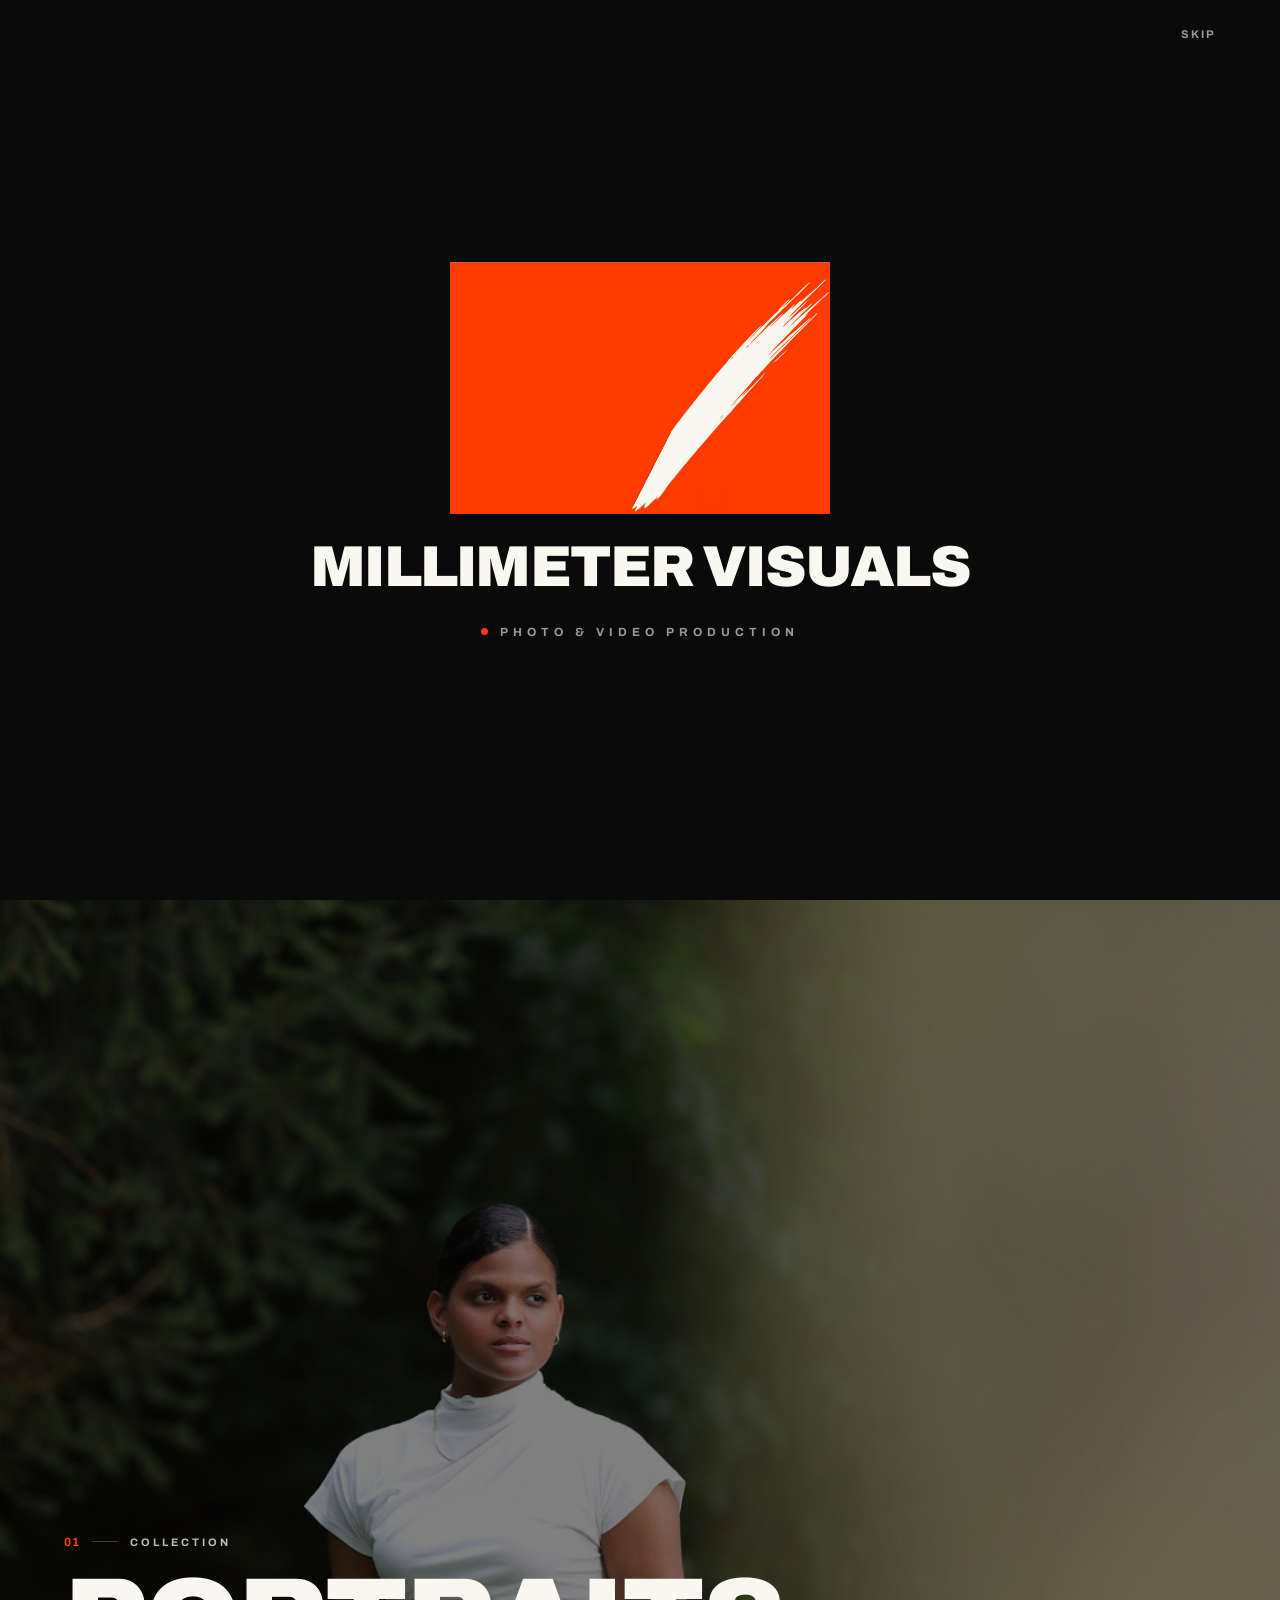
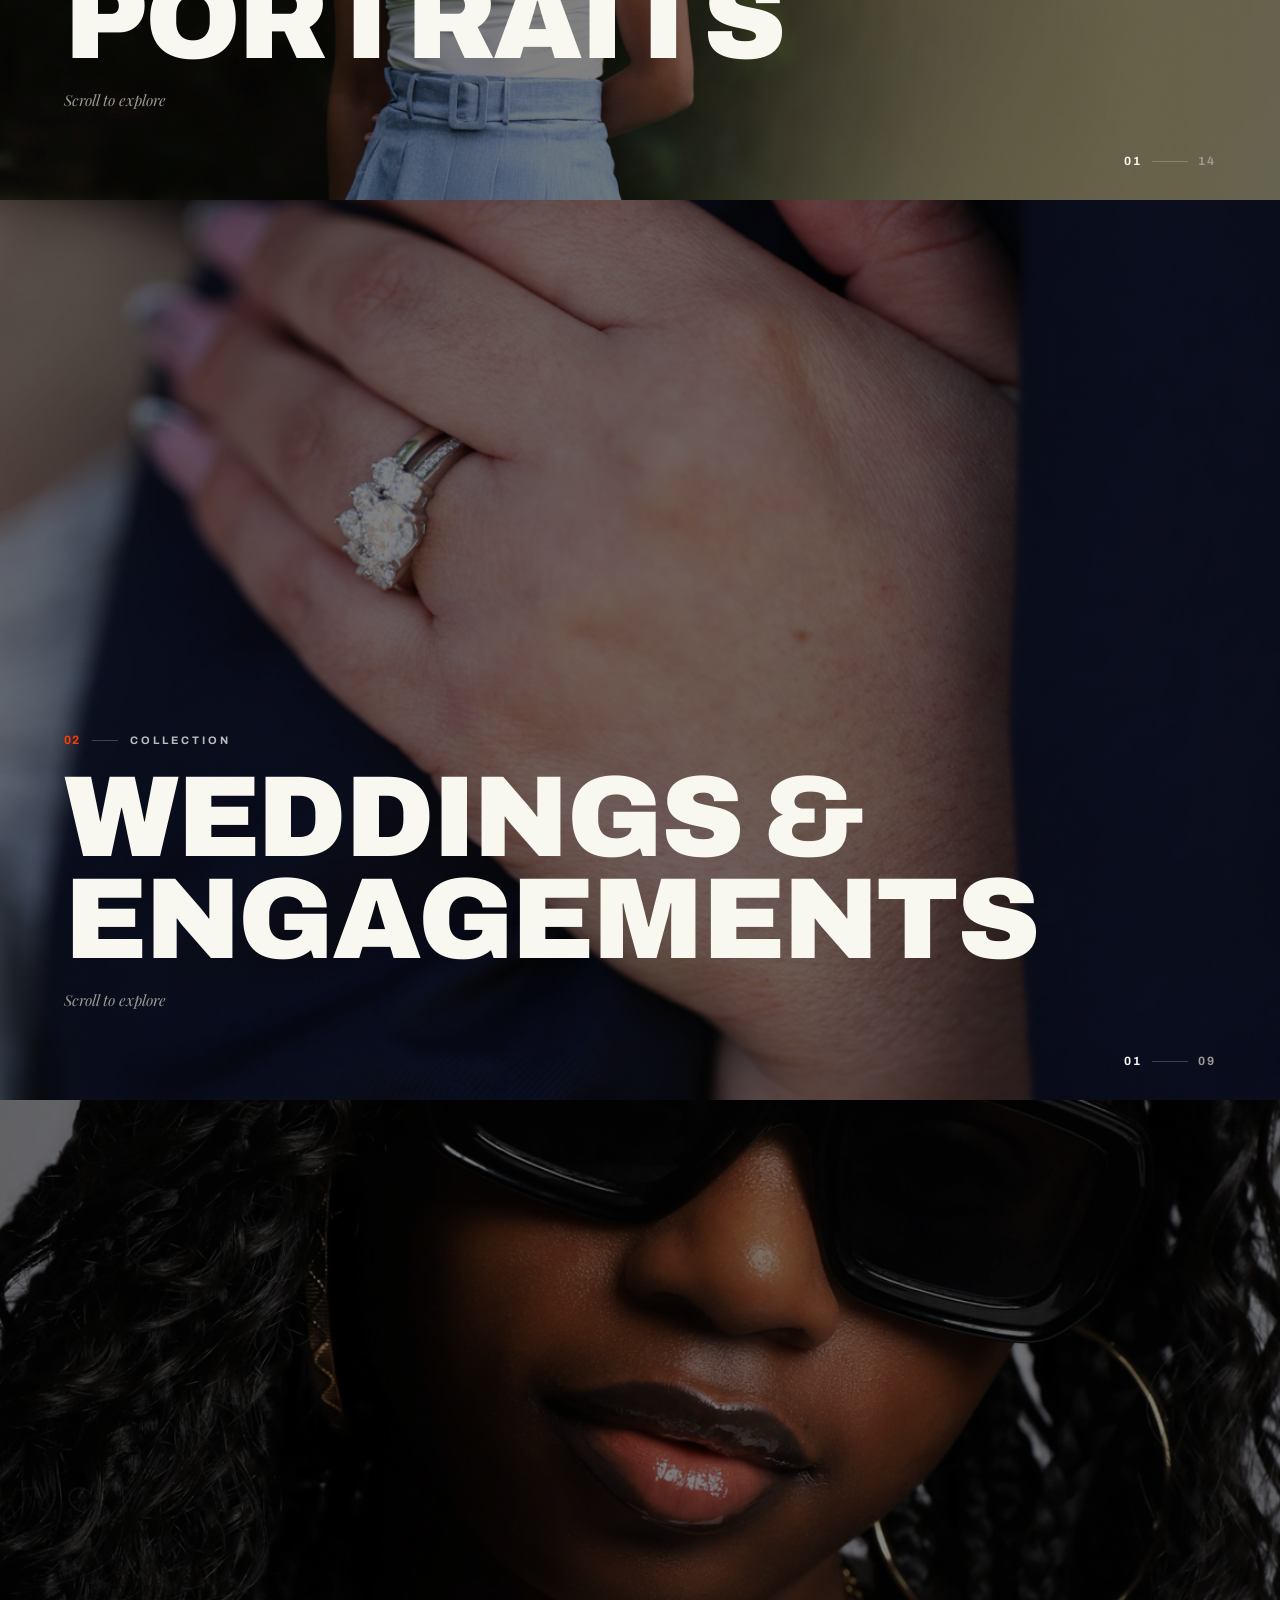
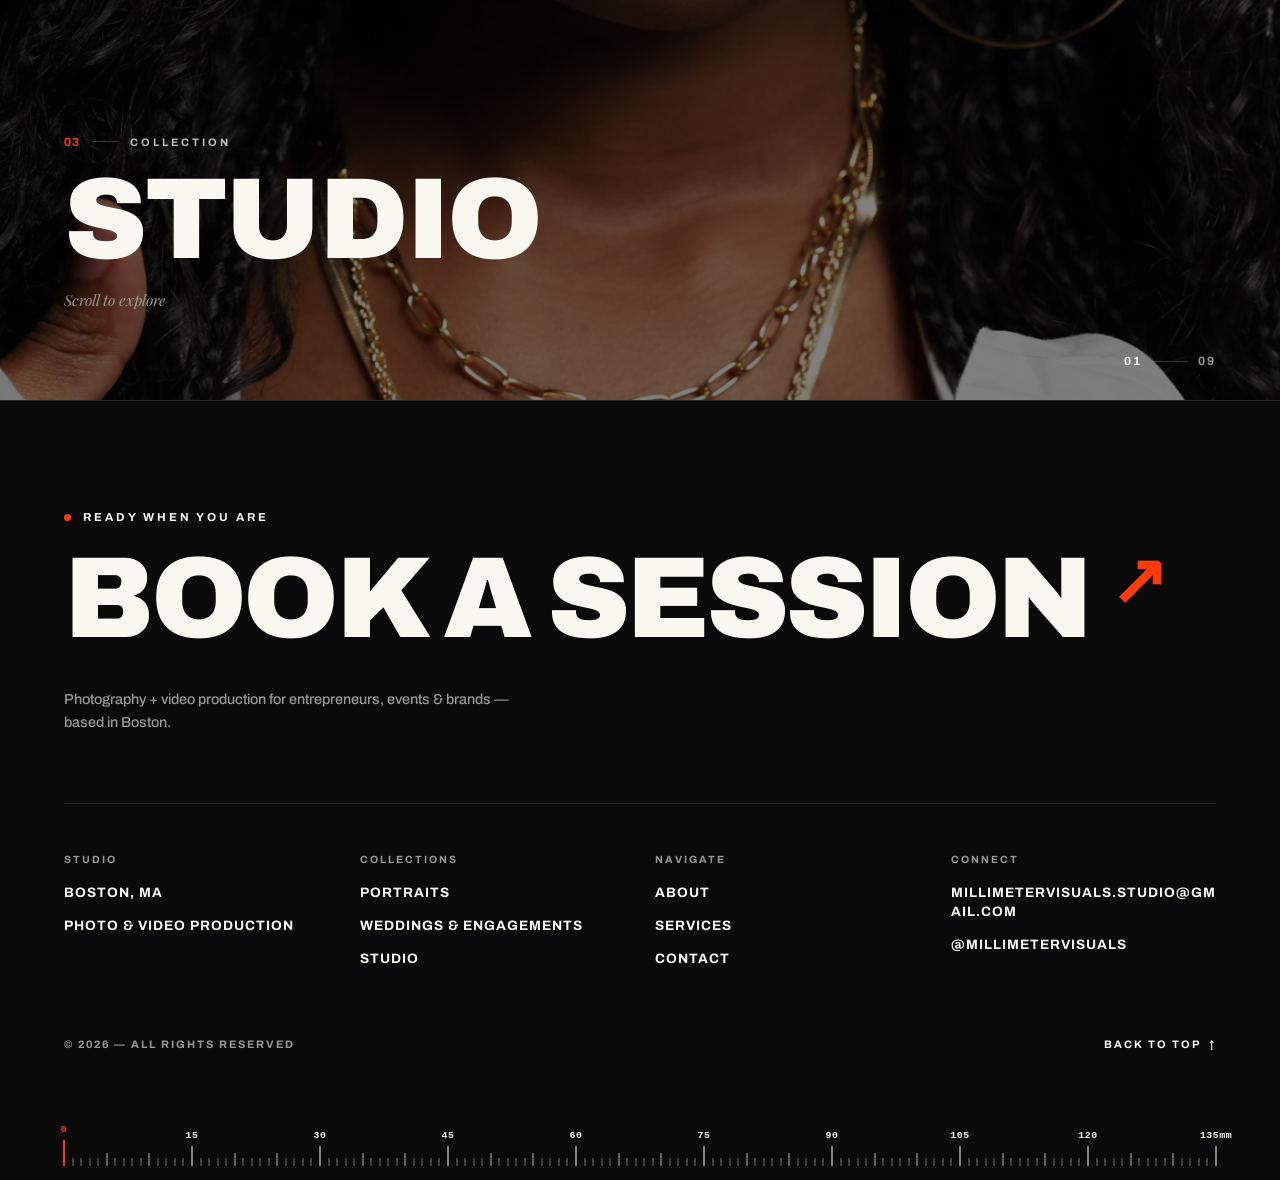
==== index.html @ 923c8e97 "Update fmt.Println message from 'Hello' to 'Goodbye'" ====
<!DOCTYPE html>
<html lang="en">

<head>
    <meta charset="UTF-8">
    <meta name="viewport" content="width=device-width, initial-scale=1.0">
    <title>Millimeter Visuals | Boston Photo &amp; Video Production</title>

    <!-- Dirección principal de esta página -->
    <link rel="canonical" href="https://millimetervisuals.com/">

    <!-- BIENVENIDA: solo cuando la persona LLEGA al sitio desde fuera (Google, Instagram, link directo).
         No aparece al volver al home desde otra página del sitio, ni al recargar, ni con el botón Atrás.
         Se decide antes de pintar la página para que no haya parpadeo. -->
    <script>
        (function () {
            try {
                var nav = performance.getEntriesByType("navigation")[0];
                var type = nav ? nav.type : "navigate";
                var fromInside = false;
                if (document.referrer) {
                    fromInside = new URL(document.referrer).origin === location.origin;
                }
                if (type === "navigate" && !fromInside) {
                    document.documentElement.classList.add("has-intro");
                }
            } catch (e) { }
        })();
    </script>

    <!-- Datos estructurados para el nombre oficial en Google -->
    <script type="application/ld+json">
{
  "@context": "https://schema.org",
  "@graph": [
    {
      "@type": "WebSite",
      "@id": "https://millimetervisuals.com/#website",
      "url": "https://millimetervisuals.com/",
      "name": "Millimeter Visuals",
      "alternateName": [
        "MillimeterVisuals"
      ],
      "inLanguage": "en"
    },
    {
      "@type": "ProfessionalService",
      "@id": "https://millimetervisuals.com/#business",
      "name": "Millimeter Visuals",
      "alternateName": [
        "MillimeterVisuals"
      ],
      "url": "https://millimetervisuals.com/",
      "logo": "https://millimetervisuals.com/img/logo-512.png",
      "image": "https://millimetervisuals.com/img/logo-512.png",
      "description": "Boston photography and video production: portraits, weddings, events, brand visuals and corporate headshots.",
      "email": "millimetervisuals.studio@gmail.com",
      "areaServed": "Boston, MA",
      "sameAs": [
        "https://www.instagram.com/millimetervisuals"
      ],
      "address": {
        "@type": "PostalAddress",
        "addressLocality": "Boston",
        "addressRegion": "MA",
        "addressCountry": "US"
      }
    }
  ]
}
</script>

    <!-- META DESCRIPCIÓN PARA BUSCADORES -->
    <meta name="description"
        content="Boston photography and video production by Millimeter Visuals: portraits, weddings, events, brand visuals and corporate headshots.">

    <!-- FAVICON -->
    <link rel="icon" type="image/png" href="/img/favicon-32.png" sizes="32x32">
    <link rel="icon" type="image/png" href="/img/favicon-48.png" sizes="48x48">
    <link rel="icon" type="image/png" href="/img/favicon-192.png" sizes="192x192">
    <link rel="apple-touch-icon" href="/img/apple-touch-icon.png">

    <!-- STYLES CSS -->
    <link rel="stylesheet" href="css/styles.css">

    <!-- JS -->
    <script src="js/protect.js" defer></script>

    <!-- FONT AWESOME -->
    <link rel="stylesheet" href="https://cdnjs.cloudflare.com/ajax/libs/font-awesome/6.5.0/css/all.min.css">

    <!-- GOOGLE FONTS -->
    <link rel="preconnect" href="https://fonts.googleapis.com">
    <link rel="preconnect" href="https://fonts.gstatic.com" crossorigin>
    <link
        href="https://fonts.googleapis.com/css2?family=Archivo:ital,wght@0,400;0,500;0,600;0,700;0,900;1,400&family=Playfair+Display:ital,wght@1,400;1,600&display=swap"
        rel="stylesheet">
</head>

<body>

    <!-- =========================================================
   BIENVENIDA — regla de 0 a 135 mm y luego el logo
   Solo aparece la primera vez que se entra al sitio en cada visita
========================================================= -->
    <div class="intro" id="intro" role="presentation">

        <button type="button" class="intro-skip" id="introSkip">Skip</button>

        <!-- Regla que se llena de 0 a 135 mm -->
        <div class="intro-measure">
            <div class="intro-counter" aria-hidden="true">
                <span class="intro-num" id="introNum">000</span>
                <span class="intro-unit">mm</span>
            </div>
            <div class="intro-ruler" id="introRuler" aria-hidden="true">
                <span class="intro-head" id="introHead"></span>
            </div>
        </div>

        <!-- Logo + nombre -->
        <div class="intro-brand">
            <img class="intro-logo" src="img/logo-mv.svg" alt="Millimeter Visuals logo">
            <p class="intro-name"><span class="line"><span>Millimeter Visuals</span></span></p>
            <p class="intro-sub"><span class="dot"></span>Photo &amp; Video Production</p>
        </div>

    </div>

    <!-- NAVIGATION (visible desde el inicio) -->
    <header class="nav" id="siteNav">
        <a href="/" class="logo">MILLIMETER VISUALS<sup>™</sup></a>
        <button class="menu-btn" id="menuBtn">MENU <span class="menu-plus">+</span></button>
    </header>

    <!-- FULLSCREEN MENU -->
    <div class="fullscreen-menu" id="fullscreenMenu">
        <div class="menu-inner">
            <nav class="fullscreen-nav">
                <a href="Aboutme.html"><span class="menu-num">01</span>ABOUT</a>
                <a href="Services.html"><span class="menu-num">02</span>SERVICES</a>
                <a href="contact.html"><span class="menu-num">03</span>CONTACT</a>
            </nav>
        </div>

        <!-- Fila de contacto -->
        <div class="menu-foot">
            <span class="menu-foot-item">Boston, MA</span>
            <a href="mailto:millimetervisuals.studio@gmail.com"
                class="menu-foot-item menu-foot-link">millimetervisuals.studio@gmail.com</a>
            <a href="https://www.instagram.com/millimetervisuals" target="_blank" rel="noopener"
                class="menu-foot-item menu-foot-link">@millimetervisuals</a>
        </div>

        <!-- Regla 0–135 mm -->
        <div class="mm-scale mm-scale--menu" data-mm-scale aria-hidden="true"></div>
    </div>

    <!-- =========================================================
   HERO — fotos a pantalla completa + nombre + regla de milímetros
========================================================= -->
    <section class="hero" id="heroSection">

        <!-- Fotos que se funden entre sí -->
        <div class="hero-slides" id="heroSlides">
            <div class="hero-slide is-active" data-label="Portraits">
                <img src="img/IMG_9192.jpg" alt="Portrait photography by Millimeter Visuals">
            </div>
            <div class="hero-slide" data-label="Weddings &amp; Engagements">
                <img src="img/4G6A8943.jpg" alt="Wedding photography by Millimeter Visuals" loading="lazy">
            </div>
            <div class="hero-slide" data-label="Studio">
                <img src="img/445.jpg" alt="Studio photography by Millimeter Visuals" loading="lazy">
            </div>
        </div>

        <div class="hero-content">
            <p class="hero-kicker"><span class="dot"></span>Boston — Portrait, Event + Visual Media</p>

            <h1 class="hero-headline">
                <span class="line"><span>Photo &amp; Video</span></span>
                <span class="line"><span>Production</span></span>
            </h1>

        </div>

        <div class="hero-foot">
            <div class="hero-count">
                <span class="hero-current" id="heroCurrent">01</span>
                <span class="count-divider"></span>
                <span id="heroTotal">03</span>
                <span class="hero-label" id="heroLabel">Portraits</span>
            </div>
            <div class="hero-scroll">
                <span>Scroll</span>
                <span class="hero-scroll-line"></span>
            </div>
        </div>

    </section>

    <!-- =========================================================
   GALERÍA 01 — PORTRAITS
========================================================= -->
    <section class="hgallery" id="portraitsGallery" data-gallery>

        <!-- PORTADA -->
        <div class="gallery-cover" data-cover>
            <div class="cover-media">
                <img src="img/IMG_9192.jpg" alt="Portraits">
            </div>
            <div class="cover-overlay">
                <span class="gallery-kicker">
                    <span class="kicker-num">01</span>
                    <span class="kicker-line"></span>
                    <span class="kicker-label">Collection</span>
                </span>
                <h2 class="cover-title">Portraits</h2>
                <span class="cover-scroll-hint">Scroll to explore</span>
            </div>
        </div>

        <!-- SLIDER HORIZONTAL -->
        <div class="gallery-slider" data-slider>
            <span class="slider-label" data-slider-label>Portraits</span>
            <div class="slider-viewport">
                <div class="slider-track" data-track></div>
            </div>
            <div class="slider-thumbs" data-thumbs></div>
        </div>

        <div class="gallery-count" data-count>
            <span data-current>01</span>
            <span class="count-divider"></span>
            <span data-total>06</span>
        </div>
    </section>

    <!-- =========================================================
   GALERÍA 02 — WEDDINGS & ENGAGEMENTS
========================================================= -->
    <section class="hgallery" id="weddingGallery" data-gallery>

        <div class="gallery-cover" data-cover>
            <div class="cover-media">
                <img src="img/4G6A8943.jpg" alt="Weddings & Engagements">
            </div>
            <div class="cover-overlay">
                <span class="gallery-kicker">
                    <span class="kicker-num">02</span>
                    <span class="kicker-line"></span>
                    <span class="kicker-label">Collection</span>
                </span>
                <h2 class="cover-title">Weddings &amp; <br>Engagements</h2>
                <span class="cover-scroll-hint">Scroll to explore</span>
            </div>
        </div>

        <div class="gallery-slider" data-slider>
            <span class="slider-label" data-slider-label>Weddings &amp; Engagements</span>
            <div class="slider-viewport">
                <div class="slider-track" data-track></div>
            </div>
            <div class="slider-thumbs" data-thumbs></div>
        </div>

        <div class="gallery-count" data-count>
            <span data-current>01</span>
            <span class="count-divider"></span>
            <span data-total>03</span>
        </div>
    </section>

    <!-- =========================================================
   GALERÍA 03 — STUDIO
========================================================= -->
    <section class="hgallery" id="studioGallery" data-gallery>

        <div class="gallery-cover" data-cover>
            <div class="cover-media">
                <img src="img/445.jpg" alt="Studio">
            </div>
            <div class="cover-overlay">
                <span class="gallery-kicker">
                    <span class="kicker-num">03</span>
                    <span class="kicker-line"></span>
                    <span class="kicker-label">Collection</span>
                </span>
                <h2 class="cover-title">Studio</h2>
                <span class="cover-scroll-hint">Scroll to explore</span>
            </div>
        </div>

        <div class="gallery-slider" data-slider>
            <span class="slider-label" data-slider-label>Studio</span>
            <div class="slider-viewport">
                <div class="slider-track" data-track></div>
            </div>
            <div class="slider-thumbs" data-thumbs></div>
        </div>

        <div class="gallery-count" data-count>
            <span data-current>01</span>
            <span class="count-divider"></span>
            <span data-total>03</span>
        </div>
    </section>

    <!-- FOOTER PRINCIPAL DE MARCA -->
    <footer class="site-footer" id="siteFooter">

        <!-- LLAMADA A LA ACCIÓN -->
        <div class="footer-cta">
            <p class="footer-eyebrow"><span class="dot"></span>Ready when you are</p>
            <a href="contact.html" class="footer-cta-link">
                <span>Book a session</span>
                <span class="footer-arrow" aria-hidden="true">↗</span>
            </a>
            <p class="footer-note">Photography + video production for entrepreneurs, events &amp; brands — based in
                Boston.</p>
        </div>

        <!-- COLUMNAS -->
        <div class="footer-grid">

            <div class="footer-col">
                <span class="footer-col-title">Studio</span>
                <span class="footer-text">Boston, MA</span>
                <span class="footer-text">Photo &amp; Video Production</span>
            </div>

            <div class="footer-col">
                <span class="footer-col-title">Collections</span>
                <a href="#portraitsGallery" class="footer-link">Portraits</a>
                <a href="#weddingGallery" class="footer-link">Weddings &amp; Engagements</a>
                <a href="#studioGallery" class="footer-link">Studio</a>
            </div>

            <div class="footer-col">
                <span class="footer-col-title">Navigate</span>
                <a href="Aboutme.html" class="footer-link">About</a>
                <a href="Services.html" class="footer-link">Services</a>
                <a href="contact.html" class="footer-link">Contact</a>
            </div>

            <div class="footer-col">
                <span class="footer-col-title">Connect</span>
                <a href="mailto:millimetervisuals.studio@gmail.com"
                    class="footer-link">millimetervisuals.studio@gmail.com</a>
                <a href="https://www.instagram.com/millimetervisuals" target="_blank" rel="noopener"
                    class="footer-link">@millimetervisuals</a>
            </div>

        </div>

        <!-- FILA LEGAL -->
        <div class="footer-bottom">
            <span>© 2026 — All rights reserved</span>
            <a href="#" class="footer-top-link">Back to top <span aria-hidden="true">↑</span></a>
        </div>

        <!-- Regla 0–135 mm (la misma del hero) -->
        <div class="mm-scale" data-mm-scale aria-hidden="true"></div>

    </footer>

    <!-- LIGHTBOX (FUERA DEL FOOTER) -->
    <div class="lightbox" id="lightbox">
        <button class="lightbox-close" id="lightboxClose" aria-label="Close">×</button>
        <img src="" alt="Enlarged photo view" id="lightbox-img">
    </div>

    <!-- JAVASCRIPT -->
    <script>
        window.addEventListener("load", () => {
            // Con bienvenida activa, la animación del hero espera a que termine
            if (!document.documentElement.classList.contains("has-intro")) {
                document.body.classList.add("loaded");
            }
        });

        function isIntroActive() {
            return document.documentElement.classList.contains("has-intro");
        }

        // Transición de enlaces
        document.querySelectorAll("a").forEach(link => {
            link.addEventListener("click", function (e) {
                const href = this.getAttribute("href");
                if (href && !href.startsWith("#") && !href.startsWith("http") && !href.startsWith("mailto:") && !href.startsWith("tel:")) {
                    e.preventDefault();
                    document.body.classList.remove("loaded");
                    setTimeout(() => { window.location = href; }, 400);
                }
            });
        });

        // REGLA 0–135 mm (menú + footer)
        document.querySelectorAll("[data-mm-scale]").forEach((el) => {
            const MAX = 135;
            const track = document.createElement("div");
            track.className = "mm-scale-track";
            for (let i = 0; i <= MAX; i++) {
                const tick = document.createElement("span");
                tick.className = "mm-tick";
                tick.style.left = (i / MAX * 100) + "%";
                if (i === 0) tick.classList.add("is-zero");
                else if (i % 15 === 0) tick.classList.add("is-major");
                else if (i % 5 === 0) tick.classList.add("is-mid");
                if (i % 15 === 0) {
                    const num = document.createElement("span");
                    num.className = "mm-num";
                    num.textContent = i === MAX ? i + "mm" : i;
                    tick.appendChild(num);
                }
                track.appendChild(tick);
            }
            el.appendChild(track);
        });

        // NAV: visible desde el inicio; se oscurece suavemente al hacer scroll
        const siteNav = document.getElementById("siteNav");

        const updateNavState = () => {
            if (!siteNav) return;
            siteNav.classList.toggle("is-scrolled", window.scrollY > 40);
        };

        window.addEventListener("scroll", updateNavState, { passive: true });
        updateNavState();

        // Menu Pantalla Completa
        const menuBtn = document.getElementById("menuBtn");
        const fullscreenMenu = document.getElementById("fullscreenMenu");
        function isMenuOpen() {
            return !!fullscreenMenu && fullscreenMenu.classList.contains("active");
        }

        // Abre/cierra el menú y bloquea el scroll de la página mientras está abierto
        function setMenu(open) {
            if (!menuBtn || !fullscreenMenu) return;
            fullscreenMenu.classList.toggle("active", open);
            menuBtn.querySelector(".menu-plus").textContent = open ? "×" : "+";
            menuBtn.setAttribute("aria-expanded", open ? "true" : "false");
            document.body.style.overflow = open ? "hidden" : "";
        }

        if (menuBtn && fullscreenMenu) {
            menuBtn.addEventListener("click", () => setMenu(!isMenuOpen()));
        }

        // =====================================================
        // BIENVENIDA — la regla cuenta de 0 a 135 mm y aparece el logo
        // =====================================================
        (function initIntro() {
            const intro = document.getElementById("intro");
            const root = document.documentElement;
            if (!intro) return;

            // La persona no llegó desde fuera (viene de otra página del sitio, recargó o usó Atrás): no se muestra
            if (!root.classList.contains("has-intro")) {
                intro.remove();
                return;
            }

            const MAX = 135;
            const COUNT_MS = 1500;   // tiempo que tarda la regla en llegar a 135
            const GAP_MS = 350;      // pausa antes de mostrar el logo
            const HOLD_MS = 1700;    // tiempo que se queda el logo en pantalla
            const reduceMotion = window.matchMedia("(prefers-reduced-motion: reduce)").matches;

            const ruler = document.getElementById("introRuler");
            const head = document.getElementById("introHead");
            const numEl = document.getElementById("introNum");
            const skipBtn = document.getElementById("introSkip");

            // Marcas de la regla
            const ticks = [];
            for (let i = 0; i <= MAX; i++) {
                const tick = document.createElement("span");
                tick.className = "intro-tick";
                tick.style.left = (i / MAX * 100) + "%";
                if (i === 0) tick.classList.add("is-zero");
                else if (i % 15 === 0) tick.classList.add("is-major");
                else if (i % 5 === 0) tick.classList.add("is-mid");
                if (i % 15 === 0) {
                    const label = document.createElement("span");
                    label.className = "intro-num-label";
                    label.textContent = i === MAX ? i + "mm" : i;
                    tick.appendChild(label);
                }
                ruler.insertBefore(tick, head);
                ticks.push(tick);
            }

            let lit = -1;
            function render(value) {
                numEl.textContent = String(value).padStart(3, "0");
                head.style.left = (value / MAX * 100) + "%";
                while (lit < value) {
                    lit++;
                    ticks[lit].classList.add("is-on");
                }
            }

            const easeInOut = (t) => t < 0.5 ? 4 * t * t * t : 1 - Math.pow(-2 * t + 2, 3) / 2;

            let raf = 0;
            let startTime = 0;
            let finished = false;
            const timers = [];

            function cleanup() {
                intro.remove();
                root.classList.remove("has-intro");
                document.body.style.overflow = "";
            }

            // La pantalla sube y deja ver el hero, que anima al mismo tiempo
            function leave() {
                if (finished) return;
                finished = true;
                cancelAnimationFrame(raf);
                timers.forEach(clearTimeout);
                document.body.classList.add("loaded");
                intro.classList.add("is-leaving");
                setTimeout(cleanup, 950);
            }

            function showBrand() {
                intro.classList.add("is-full");
                timers.push(setTimeout(() => {
                    intro.classList.add("is-brand");
                    timers.push(setTimeout(leave, HOLD_MS));
                }, GAP_MS));
            }

            function frame(now) {
                if (finished) return;
                if (!startTime) startTime = now;
                const t = Math.min(1, (now - startTime) / COUNT_MS);
                render(Math.round(MAX * easeInOut(t)));
                if (t < 1) {
                    raf = requestAnimationFrame(frame);
                } else {
                    showBrand();
                }
            }

            document.body.style.overflow = "hidden";
            render(0);

            if (reduceMotion) {
                render(MAX);
                showBrand();
            } else {
                raf = requestAnimationFrame(frame);
            }

            skipBtn.addEventListener("click", leave);
            document.addEventListener("keydown", (e) => {
                if (e.key === "Escape") leave();
            });
        })();

        // =====================================================
        // HERO — fotos que se funden cada pocos segundos
        // =====================================================
        (function initHeroSlides() {
            const slides = document.querySelectorAll("#heroSlides .hero-slide");
            const currentEl = document.getElementById("heroCurrent");
            const totalEl = document.getElementById("heroTotal");
            const labelEl = document.getElementById("heroLabel");
            if (!slides.length) return;

            let active = 0;
            if (totalEl) totalEl.textContent = String(slides.length).padStart(2, "0");

            function show(i) {
                slides[active].classList.remove("is-active");
                active = i;
                slides[active].classList.add("is-active");
                if (currentEl) currentEl.textContent = String(active + 1).padStart(2, "0");
                if (labelEl) labelEl.innerHTML = slides[active].dataset.label;
            }

            const reduceMotion = window.matchMedia("(prefers-reduced-motion: reduce)").matches;
            if (reduceMotion || slides.length < 2) return;

            setInterval(() => show((active + 1) % slides.length), 5500);
        })();

        // =====================================================
        // GALLERY SYSTEM — PORTADA + SLIDER HORIZONTAL
        // =====================================================

        const galleryData = [
            {
                sectionId: "portraitsGallery",
                items: [
                    { src: "img/IMG_9191.jpg", alt: "Portrait photography" },
                    { src: "img/IMG_9190.jpg", alt: "Portrait photography" },
                    { src: "img/IMG_9192.jpg", alt: "Portrait photography" },

                    { src: "img/4G6A0077.jpg", alt: "Portrait photography" },
                    { src: "img/4G6A0088.jpg", alt: "Portrait photography" },
                    { src: "img/4G6A0123.jpg", alt: "Portrait photography" },

                    { src: "img/IMG_0331.jpg", alt: "Portrait photography" },
                    { src: "img/IMG_0340.jpg", alt: "Portrait photography" },
                    { src: "img/IMG_0315.jpg", alt: "Portrait photography" },

                    { src: "img/IMG_1057.jpg", alt: "Portrait photography" },
                    { src: "img/IMG_1016.jpg", alt: "Portrait photography" },

                    { src: "img/IMG_1663.jpg", alt: "Portrait photography" },
                    { src: "img/IMG_1671.jpg", alt: "Portrait photography" },
                    { src: "img/4G6A004.jpg", alt: "Portrait photography" }
                ]
            },
            {
                sectionId: "weddingGallery",
                items: [
                    { src: "img/4G6A8943.jpg", alt: "Wedding and engagement photography" },
                    { src: "img/4G6A8892.jpg", alt: "Wedding and engagement photography" },
                    { src: "img/IMG_3661.jpg", alt: "Wedding and engagement photography" },
                    { src: "img/4G6A8942.jpg", alt: "Wedding and engagement photography" },
                    { src: "img/IMG_3655.jpg", alt: "Wedding and engagement photography" },
                    { src: "img/IMG_3681.jpg", alt: "Wedding and engagement photography" },

                    { src: "img/IMG_1216.jpg", alt: "Wedding and engagement photography" },
                    { src: "img/IMG_1255.jpg", alt: "Wedding and engagement photography" },
                    { src: "img/IMG_1207.jpg", alt: "Wedding and engagement photography" },
                ]
            },
            {
                sectionId: "studioGallery",
                items: [
                    { src: "img/445.jpg", alt: "Studio photography" },
                    { src: "img/IMG_4477.jpg", alt: "Studio photography" },
                    { src: "img/IMG_4464.jpg", alt: "Studio photography" },
                    { src: "img/IMG_4454.jpg", alt: "Studio photography" },
                    { src: "img/IMG_4466.jpg", alt: "Studio photography" },

                    { src: "img/IMG_3535.jpg", alt: "Studio photography" },

                    { src: "img/IMG_8333.jpg", alt: "Studio photography" },
                    { src: "img/IMG_8343.jpg", alt: "Studio photography" },
                    { src: "img/IMG_8356.jpg", alt: "Studio photography" },
                ]
            }
        ];

        function pad(n) {
            return String(n).padStart(2, "0");
        }

        function buildController(config) {
            const section = document.getElementById(config.sectionId);
            if (!section) return null;

            const coverEl = section.querySelector("[data-cover]");
            const sliderEl = section.querySelector("[data-slider]");
            const trackEl = section.querySelector("[data-track]");
            const thumbsEl = section.querySelector("[data-thumbs]");
            const currentEl = section.querySelector("[data-current]");
            const totalEl = section.querySelector("[data-total]");

            const controller = {
                section, coverEl, sliderEl, trackEl, thumbsEl, currentEl, totalEl,
                items: config.items,
                phase: "cover",
                index: 0
            };

            // Fondo difuminado: dos capas que se funden cuando cambia la foto
            const backdrop = document.createElement("div");
            backdrop.className = "slider-bg";
            backdrop.setAttribute("aria-hidden", "true");
            const layerA = document.createElement("img");
            const layerB = document.createElement("img");
            layerA.alt = "";
            layerB.alt = "";
            backdrop.appendChild(layerA);
            backdrop.appendChild(layerB);
            sliderEl.insertBefore(backdrop, sliderEl.firstChild);
            controller.bgLayers = [layerA, layerB];
            controller.bgActive = 1;
            controller.bgSrc = "";

            if (totalEl) totalEl.textContent = pad(config.items.length);
            if (currentEl) currentEl.textContent = pad(1);

            config.items.forEach((item, index) => {
                const card = document.createElement("div");
                card.className = "slider-card";
                card.innerHTML = `<img src="${item.src}" alt="${item.alt}" decoding="async">`;
                // Foto central -> abre el lightbox. Foto lateral -> pasa al centro.
                card.addEventListener("click", () => {
                    if (controller.phase === "slider" && controller.index !== index) {
                        goTo(controller, index);
                    } else {
                        openLightbox(item.src);
                    }
                });
                // Al cargar cada foto cambia su ancho: se vuelve a centrar
                card.querySelector("img").addEventListener("load", () => {
                    if (controller.phase === "slider") updateTrackPosition(controller);
                });
                trackEl.appendChild(card);

                const thumb = document.createElement("div");
                thumb.className = `strip-item ${index === 0 ? "active" : ""}`;
                thumb.innerHTML = `<img src="${item.src}" alt="${item.alt}" loading="lazy">`;
                thumb.addEventListener("click", () => goTo(controller, index));
                thumbsEl.appendChild(thumb);
            });

            if (coverEl) {
                coverEl.addEventListener("click", () => enterSlider(controller));
            }

            return controller;
        }

        // Centra la foto activa en el medio de la pantalla
        function getOffsetForIndex(controller) {
            const card = controller.trackEl.children[controller.index];
            const viewport = controller.trackEl.parentElement;
            if (!card || !viewport) return 0;
            return card.offsetLeft + card.offsetWidth / 2 - viewport.clientWidth / 2;
        }

        function updateTrackPosition(controller) {
            const offset = getOffsetForIndex(controller);
            controller.trackEl.style.transform = `translateX(${-offset}px)`;
            Array.from(controller.trackEl.children).forEach((card, i) => {
                card.classList.toggle("is-current", i === controller.index);
            });
        }

        function updateThumbs(controller) {
            const thumbs = controller.thumbsEl.querySelectorAll(".strip-item");
            thumbs.forEach((thumb, i) => {
                if (i === controller.index) {
                    thumb.classList.add("active");
                    thumb.scrollIntoView({ behavior: "smooth", block: "nearest", inline: "center" });
                } else {
                    thumb.classList.remove("active");
                }
            });
        }

        // El fondo difuminado sigue a la foto que se está viendo
        function updateBackdrop(controller) {
            const layers = controller.bgLayers;
            if (!layers) return;
            const src = controller.items[controller.index].src;
            if (controller.bgSrc === src) return;
            controller.bgSrc = src;

            const incoming = layers[controller.bgActive === 0 ? 1 : 0];
            const outgoing = layers[controller.bgActive];

            const show = () => {
                if (controller.bgSrc !== src) return;   // ya cambió a otra foto
                incoming.onload = null;
                incoming.classList.add("is-on");
                outgoing.classList.remove("is-on");
                controller.bgActive = controller.bgActive === 0 ? 1 : 0;
            };

            incoming.onload = show;
            incoming.src = src;
            if (incoming.complete && incoming.naturalWidth > 0) show();
        }

        function updateCount(controller) {
            if (controller.currentEl) controller.currentEl.textContent = pad(controller.index + 1);
            updateBackdrop(controller);
        }

        function enterSlider(controller) {
            controller.phase = "slider";
            controller.index = 0;
            controller.coverEl.classList.add("is-hidden");
            controller.sliderEl.classList.add("is-active");
            updateTrackPosition(controller);
            updateThumbs(controller);
            updateCount(controller);
        }

        function exitToCover(controller) {
            controller.phase = "cover";
            controller.sliderEl.classList.remove("is-active");
            controller.coverEl.classList.remove("is-hidden");
        }

        function nextImage(controller) {
            if (controller.index < controller.items.length - 1) {
                controller.index++;
                updateTrackPosition(controller);
                updateThumbs(controller);
                updateCount(controller);
                return true;
            }
            return false;
        }

        function prevImage(controller) {
            if (controller.index > 0) {
                controller.index--;
                updateTrackPosition(controller);
                updateThumbs(controller);
                updateCount(controller);
                return true;
            }
            return false;
        }

        function goTo(controller, index) {
            if (controller.phase !== "slider") enterSlider(controller);
            controller.index = index;
            updateTrackPosition(controller);
            updateThumbs(controller);
            updateCount(controller);
        }

        const galleryControllers = galleryData.map(buildController).filter(Boolean);

        function getCenteredController() {
            if (isMenuOpen() || isIntroActive()) return undefined; // menú o bienvenida: las galerías no reaccionan
            return galleryControllers.find((controller) => {
                const rect = controller.section.getBoundingClientRect();
                return rect.top >= -50 && rect.bottom <= window.innerHeight + 50;
            });
        }

        let isCoolingDown = false;
        function triggerCooldown(ms = 320) {
            isCoolingDown = true;
            setTimeout(() => { isCoolingDown = false; }, ms);
        }

        // Traduce una "intención" de scroll en portada -> slider -> siguiente foto -> siguiente sección
        function handleIntent(controller, deltaY, event) {
            const goingDown = deltaY > 0;

            if (controller.phase === "cover") {
                if (goingDown) {
                    event.preventDefault();
                    if (!isCoolingDown) {
                        controller.section.scrollIntoView({ behavior: "smooth" });
                        enterSlider(controller);
                        triggerCooldown(650);
                    }
                }
                return;
            }

            // phase === "slider"
            if (goingDown) {
                if (controller.index < controller.items.length - 1) {
                    event.preventDefault();
                    if (!isCoolingDown) {
                        controller.section.scrollIntoView({ behavior: "smooth" });
                        nextImage(controller);
                        triggerCooldown();
                    }
                }
            } else {
                if (controller.index > 0) {
                    event.preventDefault();
                    if (!isCoolingDown) {
                        controller.section.scrollIntoView({ behavior: "smooth" });
                        prevImage(controller);
                        triggerCooldown();
                    }
                } else {
                    event.preventDefault();
                    if (!isCoolingDown) {
                        controller.section.scrollIntoView({ behavior: "smooth" });
                        exitToCover(controller);
                        triggerCooldown(650);
                    }
                }
            }
        }

        // RUEDA (desktop / trackpad)
        window.addEventListener("wheel", (e) => {
            const controller = getCenteredController();
            if (!controller) return;
            handleIntent(controller, e.deltaY, e);
        }, { passive: false });

        // TOUCH (móvil)
        let touchStartY = null;
        window.addEventListener("touchstart", (e) => {
            touchStartY = e.touches[0].clientY;
        }, { passive: true });

        window.addEventListener("touchmove", (e) => {
            if (touchStartY === null) return;
            const controller = getCenteredController();
            if (!controller) return;
            const currentY = e.touches[0].clientY;
            const delta = touchStartY - currentY;
            if (Math.abs(delta) < 35) return;
            handleIntent(controller, delta, e);
            touchStartY = currentY;
        }, { passive: false });

        window.addEventListener("touchend", () => {
            touchStartY = null;
        });

        // TECLADO
        window.addEventListener("keydown", (e) => {
            const controller = getCenteredController();
            if (!controller) return;
            if (e.key === "ArrowDown" || e.key === "ArrowRight") {
                handleIntent(controller, 1, e);
            } else if (e.key === "ArrowUp" || e.key === "ArrowLeft") {
                handleIntent(controller, -1, e);
            }
        });

        // Recalcula la posición del slider activo si cambia el tamaño de ventana
        window.addEventListener("resize", () => {
            galleryControllers.forEach((controller) => {
                if (controller.phase === "slider") updateTrackPosition(controller);
            });
        });

        // Lightbox
        const lightbox = document.getElementById("lightbox");
        const lbImg = document.getElementById("lightbox-img");
        const lbClose = document.getElementById("lightboxClose");

        function openLightbox(src) {
            lbImg.src = src;
            lightbox.classList.add("active");
            document.body.style.overflow = "hidden";
        }

        function closeLightbox() {
            lightbox.classList.remove("active");
            document.body.style.overflow = "";
        }

        if (lbClose) lbClose.addEventListener("click", closeLightbox);
        if (lightbox) lightbox.addEventListener("click", (e) => { if (e.target === lightbox) closeLightbox(); });
        document.addEventListener("keydown", (e) => {
            if (e.key !== "Escape") return;
            if (isMenuOpen()) setMenu(false);
            closeLightbox();
        });
    </script>
</body>

</html>
---- css/styles.css ----
/* =========================================================
   MILLIMETER VISUALS — HOME PAGE STYLES
========================================================= */

:root {
  --black: #0a0a0a;
  --white: #f8f8f1;
  --off-white: #f8f8f1;
  --grey: #9a9a93;
  --accent: #ff3b00; /* Solo se usa para acentos rojos */
  --line: rgba(248, 244, 241, 0.14);
  --line-strong: rgba(248, 248, 241, 0.22);
  --ease: cubic-bezier(0.65, 0, 0.35, 1);
  --ease-out: cubic-bezier(0.16, 1, 0.3, 1);
  --nav-height: 78px;
  --nav-height-mobile: 64px;
}

*,
*::before,
*::after {
  margin: 0;
  padding: 0;
  box-sizing: border-box;
}

html {
  scroll-behavior: smooth;
  width: 100%;
}

body {
  width: 100%;
  overflow-x: hidden;
  font-family: "Archivo", sans-serif;
  background: var(--black);
  color: var(--white);
  opacity: 0;
  transition: opacity 0.6s ease;
}

body.loaded {
  opacity: 1;
}

a {
  color: inherit;
  text-decoration: none;
}

button {
  background: none;
  border: none;
  cursor: pointer;
  font-family: inherit;
}

::selection {
  background: var(--white);
  color: var(--black);
}

:focus-visible {
  outline: 2px solid var(--white);
  outline-offset: 3px;
}

/* ---------------------------------------------------------
   NAVBAR — Visible desde el inicio, transparente sobre el hero
--------------------------------------------------------- */
.nav {
  position: fixed;
  top: 0;
  left: 0;
  width: 100%;
  height: var(--nav-height);
  display: flex;
  align-items: center;
  justify-content: space-between;
  padding: 0 5%;
  z-index: 1500;
  background: transparent;
  border-bottom: 1px solid transparent;
  transition: background 0.4s ease, border-color 0.4s ease, backdrop-filter 0.4s ease;
}

.nav.is-scrolled {
  background: rgba(10, 10, 10, 0.72);
  -webkit-backdrop-filter: blur(14px);
  backdrop-filter: blur(14px);
  border-bottom-color: var(--line);
}

.logo {
  font-family: "Archivo", sans-serif;
  font-weight: 900;
  font-size: clamp(1.2rem, 2.4vw, 1.85rem);
  line-height: 1;
  letter-spacing: -0.01em;
  text-transform: uppercase;
  color: var(--white);
}

.logo sup {
  font-size: 0.45em;
  vertical-align: top;
  position: relative;
  top: 0.08em;
  margin-left: 1px;
  line-height: 1.2;
  font-weight: 700;
}

.menu-btn {
  display: flex;
  align-items: center;
  gap: 7px;
  font-weight: 700;
  font-size: 1.2rem;
  line-height: 1;
  letter-spacing: 1px;
  text-transform: uppercase;
  color: var(--white);
  transition: opacity 0.25s ease;
}

.menu-btn:hover {
  opacity: 0.6;
}

.menu-plus {
  display: inline-block;
  font-size: 1.15rem;
  font-weight: 500;
  line-height: 1;
  transition: transform 0.3s var(--ease);
}

.menu-btn:hover .menu-plus {
  transform: rotate(90deg);
}

/* =========================================================
   FULLSCREEN MENU
========================================================= */

.fullscreen-menu {
  position: fixed;
  inset: 0;
  width: 100%;
  height: 100vh;
  height: 100svh;
  background: var(--black);
  color: var(--white);
  z-index: 1400;
  display: flex;
  align-items: center;
  justify-content: center;
  opacity: 0;
  visibility: hidden;
  pointer-events: none;
  transition:
    opacity 0.45s var(--ease),
    visibility 0.45s var(--ease);
  overflow: hidden;
}

.fullscreen-menu.active {
  opacity: 1;
  visibility: visible;
  pointer-events: auto;
}

.menu-inner {
  width: 100%;
  display: flex;
  justify-content: center;
}

.fullscreen-nav {
  display: flex;
  flex-direction: column;
  align-items: center;
  gap: 14px;
  text-align: center;
}

.fullscreen-nav a {
  display: inline-block;
  font-weight: 900;
  font-size: clamp(2.4rem, 6vw, 5.5rem);
  line-height: 0.9;
  letter-spacing: -0.03em;
  text-transform: uppercase;
  opacity: 0;
  transform: translateY(20px);
  transition:
    opacity 0.5s var(--ease),
    transform 0.5s var(--ease),
    color 0.3s ease;
}

.fullscreen-menu.active .fullscreen-nav a {
  opacity: 1;
  transform: translateY(0);
}

.fullscreen-menu.active .fullscreen-nav a:nth-child(1) {
  transition-delay: 0.08s;
}

.fullscreen-menu.active .fullscreen-nav a:nth-child(2) {
  transition-delay: 0.16s;
}

.fullscreen-menu.active .fullscreen-nav a:nth-child(3) {
  transition-delay: 0.24s;
}

.fullscreen-nav a {
  position: relative;
}

/* Número naranja colgando a la izquierda de cada opción */
.menu-num {
  position: absolute;
  right: 100%;
  top: 0.45rem;
  margin-right: 14px;
  font-size: 0.8rem;
  font-weight: 700;
  letter-spacing: 1px;
  line-height: 1;
  color: var(--accent);
}

/* Al pasar el mouse, las demás opciones se atenúan */
.fullscreen-menu.active .fullscreen-nav:hover a {
  opacity: 0.25;
  transition-delay: 0s;
}

.fullscreen-menu.active .fullscreen-nav a:hover {
  opacity: 1;
  color: var(--white);
  transition-delay: 0s;
}

/* Fila de contacto + regla dentro del menú */
.menu-foot {
  position: absolute;
  left: 5%;
  right: 5%;
  bottom: 74px;
  display: flex;
  align-items: center;
  justify-content: space-between;
  flex-wrap: wrap;
  gap: 10px 24px;
  font-size: 0.72rem;
  font-weight: 700;
  letter-spacing: 2px;
  text-transform: uppercase;
  color: var(--white);
  opacity: 0;
  transform: translateY(10px);
  transition: opacity 0.6s var(--ease), transform 0.6s var(--ease);
}

.fullscreen-menu.active .menu-foot {
  opacity: 1;
  transform: translateY(0);
  transition-delay: 0.35s;
}

.menu-foot-link {
  transition: color 0.3s ease;
}

.menu-foot-link:hover {
  color: var(--accent);
}

.fullscreen-menu .mm-scale--menu {
  position: absolute;
  left: 0;
  right: 0;
  bottom: 0;
  opacity: 0;
  transition: opacity 0.6s var(--ease);
}

.fullscreen-menu.active .mm-scale--menu {
  opacity: 1;
  transition-delay: 0.45s;
}

/* ---------------------------------------------------------
   HERO — fotos a pantalla completa + regla de milímetros
--------------------------------------------------------- */
.hero {
  position: relative;
  height: 100vh;
  height: 100svh;
  width: 100%;
  display: flex;
  flex-direction: column;
  justify-content: flex-end;
  align-items: flex-start;
  padding: 0 5% 96px;
  overflow: hidden;
  background: var(--black);
}

/* Fotos que se funden entre sí */
.hero-slides {
  position: absolute;
  inset: 0;
  z-index: 0;
}

.hero-slide {
  position: absolute;
  inset: 0;
  opacity: 0;
  transition: opacity 1.6s ease;
}

.hero-slide.is-active {
  opacity: 1;
}

.hero-slide img {
  width: 100%;
  height: 100%;
  object-fit: cover;
  filter: brightness(0.72);
}

/* Degradados para que el texto y el menú siempre se lean */
.hero::before {
  content: "";
  position: absolute;
  inset: 0;
  z-index: 1;
  pointer-events: none;
  background:
    linear-gradient(to bottom, rgba(10, 10, 10, 0.5) 0%, rgba(10, 10, 10, 0) 22%),
    linear-gradient(to top, rgba(10, 10, 10, 0.78) 0%, rgba(10, 10, 10, 0) 42%);
}

.hero-content {
  position: relative;
  z-index: 2;
  display: flex;
  flex-direction: column;
  align-items: flex-start;
  gap: 18px;
}

.hero-kicker {
  display: flex;
  align-items: center;
  gap: 12px;
  font-size: 0.72rem;
  font-weight: 700;
  letter-spacing: 3px;
  text-transform: uppercase;
  color: var(--white);
  opacity: 0;
  transform: translateY(10px);
  transition: opacity 0.9s var(--ease-out) 0.3s, transform 0.9s var(--ease-out) 0.3s;
}

.hero-kicker .dot {
  width: 7px;
  height: 7px;
  border-radius: 50%;
  background: var(--accent);
}

.hero-headline {
  font-weight: 900;
  font-size: clamp(1.9rem, 4.4vw, 4.4rem);
  line-height: 0.92;
  letter-spacing: -0.03em;
  text-transform: uppercase;
  color: var(--white);
}

/* Cada línea sube desde una máscara */
.hero-headline .line {
  display: block;
  white-space: nowrap;
  overflow: hidden;
  padding-bottom: 0.06em;
}

.hero-headline .line > span {
  display: inline-block;
  transform: translateY(110%);
  transition: transform 1.1s var(--ease-out);
}

.hero-headline .line:nth-child(2) > span {
  transition-delay: 0.12s;
}

body.loaded .hero-headline .line > span {
  transform: translateY(0);
}

body.loaded .hero-kicker,
body.loaded .hero-breakdown,
body.loaded .hero-foot {
  opacity: 1;
  transform: translateY(0);
}

.hero-headline sup {
  font-size: 0.3em;
  vertical-align: top;
  position: relative;
  top: 0.45em;
  margin-left: 0.04em;
  line-height: 0;
  font-weight: 700;
}

.hero-breakdown {
  display: flex;
  flex-wrap: wrap;
  align-items: center;
  gap: 10px 14px;
  font-size: 0.78rem;
  font-weight: 700;
  letter-spacing: 2px;
  text-transform: uppercase;
  color: var(--white);
  opacity: 0;
  transform: translateY(10px);
  transition: opacity 0.9s var(--ease-out) 0.7s, transform 0.9s var(--ease-out) 0.7s;
}

.hero-breakdown .sep {
  color: var(--accent);
  font-weight: 500;
}

/* Contador de fotos + indicador de scroll */
.hero-foot {
  position: absolute;
  left: 5%;
  right: 5%;
  bottom: 40px;
  z-index: 2;
  display: flex;
  align-items: center;
  justify-content: space-between;
  font-size: 0.72rem;
  font-weight: 700;
  letter-spacing: 2px;
  text-transform: uppercase;
  opacity: 0;
  transform: translateY(10px);
  transition: opacity 0.9s var(--ease-out) 1s, transform 0.9s var(--ease-out) 1s;
}

.hero-count {
  display: flex;
  align-items: center;
  gap: 10px;
  color: var(--white);
}

.hero-count .hero-current {
  color: var(--accent);
}

.hero-count .count-divider {
  width: 28px;
}

.hero-count .hero-label {
  color: var(--grey);
}

.hero-scroll {
  display: flex;
  align-items: center;
  gap: 12px;
  color: var(--grey);
}

.hero-scroll-line {
  position: relative;
  width: 1px;
  height: 34px;
  background: var(--line-strong);
  overflow: hidden;
}

.hero-scroll-line::after {
  content: "";
  position: absolute;
  top: 0;
  left: 0;
  width: 100%;
  height: 50%;
  background: var(--white);
  animation: scrollLine 2s var(--ease) infinite;
}

@keyframes scrollLine {
  0% {
    transform: translateY(-100%);
  }

  100% {
    transform: translateY(200%);
  }
}

/* =========================================================
   REGLA 0–135 mm (compartida: menú + footer)
   Se genera con JS en cualquier [data-mm-scale]
========================================================= */
.mm-scale {
  position: relative;
  width: 100%;
  height: 46px;
  flex-shrink: 0;
  pointer-events: none;
}

.mm-scale-track {
  position: absolute;
  left: 5%;
  right: 5%;
  top: 0;
  bottom: 0;
}

.mm-tick {
  position: absolute;
  bottom: 0;
  width: 1px;
  height: 8px;
  background: rgba(248, 248, 241, 0.45);
  transform: translateX(-0.5px);
}

.mm-tick.is-mid {
  height: 13px;
  background: rgba(248, 248, 241, 0.75);
}

.mm-tick.is-major {
  height: 20px;
  background: var(--white);
}

.mm-tick.is-zero {
  width: 2px;
  height: 26px;
  background: var(--accent);
  transform: translateX(-1px);
}

.mm-num {
  position: absolute;
  bottom: calc(100% + 5px);
  left: 50%;
  transform: translateX(-50%);
  font-family: monospace;
  font-size: 0.62rem;
  font-weight: 600;
  letter-spacing: 0.5px;
  color: var(--white);
  white-space: nowrap;
}

.mm-tick.is-zero .mm-num {
  color: var(--accent);
  font-weight: 800;
}

/* ---------------------------------------------------------
   GALLERY — PORTADA + SLIDER HORIZONTAL
--------------------------------------------------------- */
.hgallery {
  position: relative;
  width: 100%;
  height: 100vh;
  height: 100svh;
  background: var(--black);
  overflow: hidden;
}

/* ---- PORTADA ---- */
.gallery-cover {
  position: absolute;
  inset: 0;
  z-index: 3;
  display: flex;
  align-items: flex-end;
  cursor: pointer;
  opacity: 1;
  visibility: visible;
  transition: opacity 0.7s var(--ease), visibility 0.7s var(--ease);
}

.gallery-cover.is-hidden {
  opacity: 0;
  visibility: hidden;
  pointer-events: none;
}

.cover-media {
  position: absolute;
  inset: 0;
  z-index: 1;
}

.cover-media img {
  width: 100%;
  height: 100%;
  object-fit: cover;
  filter: brightness(0.5);
}

.cover-overlay {
  position: relative;
  z-index: 2;
  width: 100%;
  display: flex;
  flex-direction: column;
  align-items: flex-start;
  gap: 20px;
  padding: 0 5% 90px;
}

.gallery-kicker {
  display: flex;
  align-items: center;
  gap: 12px;
}

.kicker-num {
  font-family: "Archivo", sans-serif;
  font-weight: 700;
  font-size: 0.75rem;
  letter-spacing: 1px;
  color: var(--accent);
}

.kicker-line {
  width: 26px;
  height: 1px;
  background: var(--line-strong);
}

.kicker-label {
  font-size: 0.68rem;
  font-weight: 700;
  letter-spacing: 3px;
  text-transform: uppercase;
  color: var(--white);
  opacity: 0.75;
}

.cover-title {
  font-family: "Archivo", sans-serif;
  font-weight: 900;
  font-size: clamp(3rem, 9vw, 8rem);
  line-height: 0.88;
  letter-spacing: -0.02em;
  text-transform: uppercase;
  color: var(--white);
}

.cover-scroll-hint {
  font-family: "Playfair Display", serif;
  font-style: italic;
  font-size: 0.95rem;
  color: var(--grey);
}

/* ---- SLIDER HORIZONTAL ---- */
.gallery-slider {
  position: absolute;
  inset: 0;
  z-index: 2;
  display: flex;
  flex-direction: column;
  align-items: center;
  justify-content: center;
  gap: 26px;
  opacity: 0;
  visibility: hidden;
  transition: opacity 0.7s var(--ease), visibility 0.7s var(--ease);
}

.gallery-slider.is-active {
  opacity: 1;
  visibility: visible;
}

/* ---- FONDO DIFUMINADO: la foto actual, muy desenfocada, detrás del slider ---- */
.slider-bg {
  position: absolute;
  inset: 0;
  z-index: -1;
  overflow: hidden;
  pointer-events: none;
}

.slider-bg img {
  position: absolute;
  top: -12%;
  left: -12%;
  width: 124%;
  height: 124%;
  object-fit: cover;
  opacity: 0;
  filter: blur(50px) saturate(1.4) brightness(0.62);
  transition: opacity 0.9s var(--ease);
  will-change: opacity;
}

.slider-bg img.is-on {
  opacity: 1;
}

/* Oscurece los bordes y mantiene legible el texto */
.slider-bg::after {
  content: "";
  position: absolute;
  inset: 0;
  background: radial-gradient(ellipse at center, rgba(10, 10, 10, 0.2) 0%, rgba(10, 10, 10, 0.7) 100%);
}

.slider-label {
  font-size: 0.7rem;
  font-weight: 700;
  letter-spacing: 3px;
  text-transform: uppercase;
  color: var(--grey);
}

.slider-viewport {
  width: 100%;
  overflow: hidden;
}

.slider-track {
  position: relative;
  display: flex;
  align-items: center;
  gap: 28px;
  padding: 0 5%;
  transition: transform 0.7s var(--ease);
  will-change: transform;
}

.slider-card {
  flex-shrink: 0;
  height: 68vh;
  cursor: pointer;
  box-shadow: 0 15px 45px rgba(0, 0, 0, 0.8);
  opacity: 0.35;
  transition: opacity 0.7s var(--ease);
}

.slider-card.is-current {
  opacity: 1;
}

.slider-card img {
  height: 100%;
  width: auto;
  max-width: 82vw;
  object-fit: contain;
  display: block;
}

.slider-thumbs {
  display: flex;
  align-items: center;
  gap: 12px;
  max-width: 90vw;
  overflow-x: auto;
  scrollbar-width: none;
  padding-bottom: 2px;
}

.slider-thumbs::-webkit-scrollbar {
  display: none;
}

/* ---- MINIATURAS ---- */
.strip-item {
  width: 84px;
  height: 56px;
  flex-shrink: 0;
  overflow: hidden;
  cursor: pointer;
  opacity: 0.35;
  border: 1px solid transparent;
  transition: opacity 0.3s ease, border-color 0.3s ease, transform 0.3s ease;
}

.strip-item img {
  width: 100%;
  height: 100%;
  object-fit: cover;
}

.strip-item:hover {
  opacity: 0.75;
}

.strip-item.active {
  opacity: 1;
  border-color: var(--accent);
  transform: scale(1.05);
}

/* ---- CONTADOR (01 — 06) ---- */
.gallery-count {
  position: absolute;
  bottom: 32px;
  right: 5%;
  z-index: 4;
  display: flex;
  align-items: center;
  gap: 10px;
  font-family: "Archivo", sans-serif;
  font-size: 0.75rem;
  font-weight: 700;
  letter-spacing: 2px;
  color: var(--white);
}

.gallery-count [data-total] {
  color: var(--grey);
}

.count-divider {
  width: 36px;
  height: 1px;
  background: var(--line-strong);
}

/* ---------------------------------------------------------
   LIGHTBOX
--------------------------------------------------------- */
.lightbox {
  position: fixed;
  inset: 0;
  background: rgba(10, 10, 10, 0.97);
  z-index: 2000;
  display: flex;
  justify-content: center;
  align-items: center;
  opacity: 0;
  visibility: hidden;
  transition: opacity 0.35s var(--ease), visibility 0.35s var(--ease);
  cursor: pointer;
}

.lightbox.active {
  opacity: 1;
  visibility: visible;
}

.lightbox img {
  max-width: 90vw;
  max-height: 90vh;
  object-fit: contain;
  transform: scale(0.97);
  transition: transform 0.4s var(--ease);
  cursor: default;
}

.lightbox.active img {
  transform: scale(1);
}

.lightbox-close {
  position: absolute;
  top: 28px;
  right: 36px;
  width: 44px;
  height: 44px;
  display: flex;
  align-items: center;
  justify-content: center;
  border: 1px solid rgba(248, 248, 241, 0.35);
  border-radius: 50%;
  font-size: 24px;
  font-weight: 300;
  color: var(--white);
  transition: opacity 0.2s ease, border-color 0.2s ease, transform 0.25s var(--ease);
}

.lightbox-close:hover {
  opacity: 1;
  border-color: var(--white);
  transform: rotate(90deg);
}

/* =========================================================
   BIENVENIDA — regla de 0 a 135 mm y luego el logo
   Solo se muestra si <html> tiene la clase .has-intro
========================================================= */
.intro {
  position: fixed;
  inset: 0;
  z-index: 3000;
  display: none;
  align-items: center;
  justify-content: center;
  overflow: hidden;
  background: var(--black);
  color: var(--white);
  transition: transform 0.9s var(--ease);
  will-change: transform;
}

html.has-intro .intro {
  display: flex;
}

/* El cuerpo se muestra de inmediato para que se vea la bienvenida */
html.has-intro body {
  opacity: 1;
  transition: none;
}

.intro.is-leaving {
  transform: translateY(-100%);
}

.intro-skip {
  position: absolute;
  top: 28px;
  right: 5%;
  z-index: 2;
  font-size: 0.7rem;
  font-weight: 700;
  letter-spacing: 2px;
  text-transform: uppercase;
  color: var(--grey);
  transition: color 0.3s ease;
}

.intro-skip:hover {
  color: var(--white);
}

/* ---- La regla que se llena ---- */
.intro-measure {
  width: min(86vw, 1100px);
  display: flex;
  flex-direction: column;
  gap: 34px;
  transition: opacity 0.6s var(--ease), transform 0.6s var(--ease);
}

.intro.is-brand .intro-measure {
  opacity: 0;
  transform: translateY(-24px);
}

.intro-counter {
  display: flex;
  align-items: baseline;
  gap: 14px;
  font-weight: 900;
  line-height: 0.85;
  letter-spacing: -0.04em;
  font-variant-numeric: tabular-nums;
}

.intro-num {
  font-size: clamp(5rem, 17vw, 14rem);
  transition: color 0.3s ease;
}

.intro.is-full .intro-num {
  color: var(--accent);
}

.intro-unit {
  font-size: clamp(1.2rem, 3vw, 2.4rem);
  font-weight: 800;
  letter-spacing: 0;
  color: var(--accent);
}

.intro-ruler {
  position: relative;
  height: 84px;
}

.intro-tick {
  position: absolute;
  bottom: 0;
  width: 1px;
  height: 12px;
  background: var(--white);
  opacity: 0.16;
  transform: translateX(-0.5px);
  transition: opacity 0.15s ease;
}

.intro-tick.is-mid {
  height: 20px;
}

.intro-tick.is-major {
  width: 2px;
  height: 34px;
  transform: translateX(-1px);
}

.intro-tick.is-zero {
  width: 2px;
  height: 44px;
  background: var(--accent);
  transform: translateX(-1px);
}

.intro-tick.is-on {
  opacity: 1;
}

.intro-num-label {
  position: absolute;
  bottom: calc(100% + 6px);
  left: 50%;
  transform: translateX(-50%);
  font-family: monospace;
  font-size: 0.66rem;
  font-weight: 600;
  letter-spacing: 0.5px;
  white-space: nowrap;
}

.intro-tick.is-zero .intro-num-label {
  color: var(--accent);
  font-weight: 800;
}

/* Línea naranja que marca el milímetro actual */
.intro-head {
  position: absolute;
  bottom: 0;
  left: 0;
  width: 2px;
  height: 62px;
  background: var(--accent);
  transform: translateX(-1px);
}

/* ---- El logo ---- */
.intro-brand {
  position: absolute;
  inset: 0;
  display: flex;
  flex-direction: column;
  align-items: center;
  justify-content: center;
  gap: 26px;
  padding: 0 5%;
  text-align: center;
  opacity: 0;
  pointer-events: none;
}

.intro.is-brand .intro-brand {
  opacity: 1;
}

.intro-logo {
  width: min(52vw, 380px);
  height: auto;
  aspect-ratio: 1955 / 1296;
  clip-path: inset(0 100% 0 0);
}

.intro.is-brand .intro-logo {
  clip-path: inset(0 0 0 0);
  transition: clip-path 1s var(--ease-out) 0.1s;
}

.intro-name {
  font-weight: 900;
  font-size: clamp(1.7rem, 5vw, 3.6rem);
  line-height: 0.95;
  letter-spacing: -0.03em;
  text-transform: uppercase;
}

.intro-name .line {
  display: block;
  overflow: hidden;
  padding-bottom: 0.08em;
}

.intro-name .line > span {
  display: inline-block;
  transform: translateY(110%);
}

.intro.is-brand .intro-name .line > span {
  transform: translateY(0);
  transition: transform 1s var(--ease-out) 0.45s;
}

.intro-sub {
  display: flex;
  align-items: center;
  gap: 12px;
  font-size: 0.74rem;
  font-weight: 700;
  letter-spacing: 5px;
  text-transform: uppercase;
  color: var(--grey);
  opacity: 0;
  transform: translateY(10px);
}

.intro-sub .dot {
  width: 7px;
  height: 7px;
  border-radius: 50%;
  background: var(--accent);
}

.intro.is-brand .intro-sub {
  opacity: 1;
  transform: translateY(0);
  transition: opacity 0.9s var(--ease-out) 0.85s, transform 0.9s var(--ease-out) 0.85s;
}

/* =========================================================
   SITE FOOTER
========================================================= */

.site-footer {
  position: relative;
  z-index: 1;
  width: 100%;
  background: var(--black);
  color: var(--white);
  padding: 110px 0 0;
  display: flex;
  flex-direction: column;
  gap: 70px;
  padding-bottom: 14px;
  overflow: hidden;
  border-top: 1px solid var(--line);
  font-family: "Archivo", sans-serif;
}

/* ---- CTA GRANDE ---- */
.footer-cta {
  padding: 0 5%;
  display: flex;
  flex-direction: column;
  align-items: flex-start;
  gap: 24px;
}

.footer-eyebrow {
  display: flex;
  align-items: center;
  gap: 12px;
  font-size: 0.72rem;
  font-weight: 700;
  letter-spacing: 3px;
  text-transform: uppercase;
  color: var(--white);
}

.footer-eyebrow .dot {
  width: 7px;
  height: 7px;
  border-radius: 50%;
  background: var(--accent);
}

.footer-cta-link {
  position: relative;
  display: inline-flex;
  align-items: flex-start;
  gap: 0.18em;
  font-weight: 900;
  font-size: clamp(2.6rem, 9vw, 8rem);
  line-height: 0.9;
  letter-spacing: -0.03em;
  text-transform: uppercase;
  color: var(--white);
  padding-bottom: 0.12em;
}

.footer-cta-link::after {
  content: "";
  position: absolute;
  left: 0;
  bottom: 0;
  width: 100%;
  height: 2px;
  background: var(--accent);
  transform: scaleX(0);
  transform-origin: left;
  transition: transform 0.6s var(--ease-out);
}

.footer-cta-link:hover::after {
  transform: scaleX(1);
}

.footer-arrow {
  display: inline-block;
  font-size: 0.6em;
  line-height: 1;
  color: var(--accent);
  transition: transform 0.4s var(--ease-out);
}

.footer-cta-link:hover .footer-arrow {
  transform: translate(6px, -6px);
}

.footer-note {
  max-width: 480px;
  font-size: 0.9rem;
  font-weight: 500;
  line-height: 1.55;
  color: var(--grey);
}

/* ---- COLUMNAS ---- */
.footer-grid {
  display: grid;
  grid-template-columns: repeat(4, 1fr);
  gap: 40px 30px;
  margin: 0 5%;
  padding-top: 50px;
  border-top: 1px solid var(--line);
}

.footer-col {
  display: flex;
  flex-direction: column;
  gap: 14px;
  align-items: flex-start;
}

.footer-col-title {
  font-size: 0.65rem;
  font-weight: 700;
  letter-spacing: 2px;
  text-transform: uppercase;
  color: var(--grey);
  margin-bottom: 4px;
}

.footer-text,
.footer-link {
  font-size: 0.85rem;
  font-weight: 700;
  letter-spacing: 1px;
  line-height: 1.4;
  text-transform: uppercase;
  color: var(--white);
  overflow-wrap: anywhere;
}

.footer-link {
  transition: color 0.3s ease;
}

.footer-link:hover,
.footer-link:active {
  color: var(--accent);
}

/* ---- FILA LEGAL ---- */
.footer-bottom {
  display: flex;
  align-items: center;
  justify-content: space-between;
  gap: 16px;
  padding: 0 5%;
  font-size: 0.68rem;
  font-weight: 700;
  letter-spacing: 2px;
  text-transform: uppercase;
  color: var(--grey);
}

.footer-top-link {
  display: inline-flex;
  align-items: center;
  gap: 8px;
  color: var(--white);
  transition: color 0.3s ease;
}

.footer-top-link:hover {
  color: var(--accent);
}

/* ---------------------------------------------------------
   RESPONSIVE MOBILE / TABLET
--------------------------------------------------------- */
@media (max-width: 900px) {
  .footer-grid {
    grid-template-columns: repeat(2, 1fr);
  }

  .cover-overlay {
    padding: 0 6% 70px;
  }

  .slider-card {
    height: 52vh;
  }

  .gallery-count {
    bottom: 18px;
  }
}

@media (max-width: 600px) {
  .nav {
    height: var(--nav-height-mobile);
    padding: 0 5%;
  }

  .logo {
    font-size: 1.05rem;
  }

  .menu-btn {
    font-size: 0.95rem;
    gap: 4px;
  }

  .menu-plus {
    font-size: 0.9rem;
  }

  .hero {
    padding: 0 6% 92px;
  }

  .hero-headline {
    font-size: clamp(1.7rem, 8.4vw, 2.8rem);
  }

  .hero-breakdown {
    font-size: 0.68rem;
    letter-spacing: 1.5px;
  }

  .hero-foot {
    left: 6%;
    right: 6%;
    bottom: 34px;
  }

  .mm-scale-track {
    left: 6%;
    right: 6%;
  }

  .menu-foot {
    left: 6%;
    right: 6%;
    bottom: 66px;
    flex-direction: column;
    align-items: flex-start;
    gap: 8px;
    font-size: 0.66rem;
  }

  .menu-num {
    top: 0.3rem;
    margin-right: 10px;
    font-size: 0.7rem;
  }

  .hero-scroll span:first-child {
    display: none;
  }

  .intro-skip {
    top: 20px;
  }

  .intro-measure {
    width: 88vw;
    gap: 26px;
  }

  .intro-num {
    font-size: clamp(4.4rem, 22vw, 7rem);
  }

  .intro-ruler {
    height: 70px;
  }

  .intro-sub {
    font-size: 0.64rem;
    letter-spacing: 3px;
  }

  .cover-title {
    font-size: clamp(2.4rem, 12vw, 4.2rem);
  }

  .cover-scroll-hint {
    font-size: 0.8rem;
  }

  .slider-card {
    height: 42vh;
  }

  .strip-item {
    width: 64px;
    height: 44px;
  }

  .site-footer {
    padding: 70px 0 0;
    gap: 50px;
  }

  .footer-grid {
    grid-template-columns: repeat(2, 1fr);
    margin: 0 6%;
  }

  .footer-cta,
  .footer-bottom {
    padding-left: 6%;
    padding-right: 6%;
  }

  .footer-bottom {
    flex-direction: column;
    align-items: flex-start;
  }
}

@media (prefers-reduced-motion: reduce) {

  *,
  *::before,
  *::after {
    animation-duration: 0.001ms !important;
    transition-duration: 0.001ms !important;
  }
}
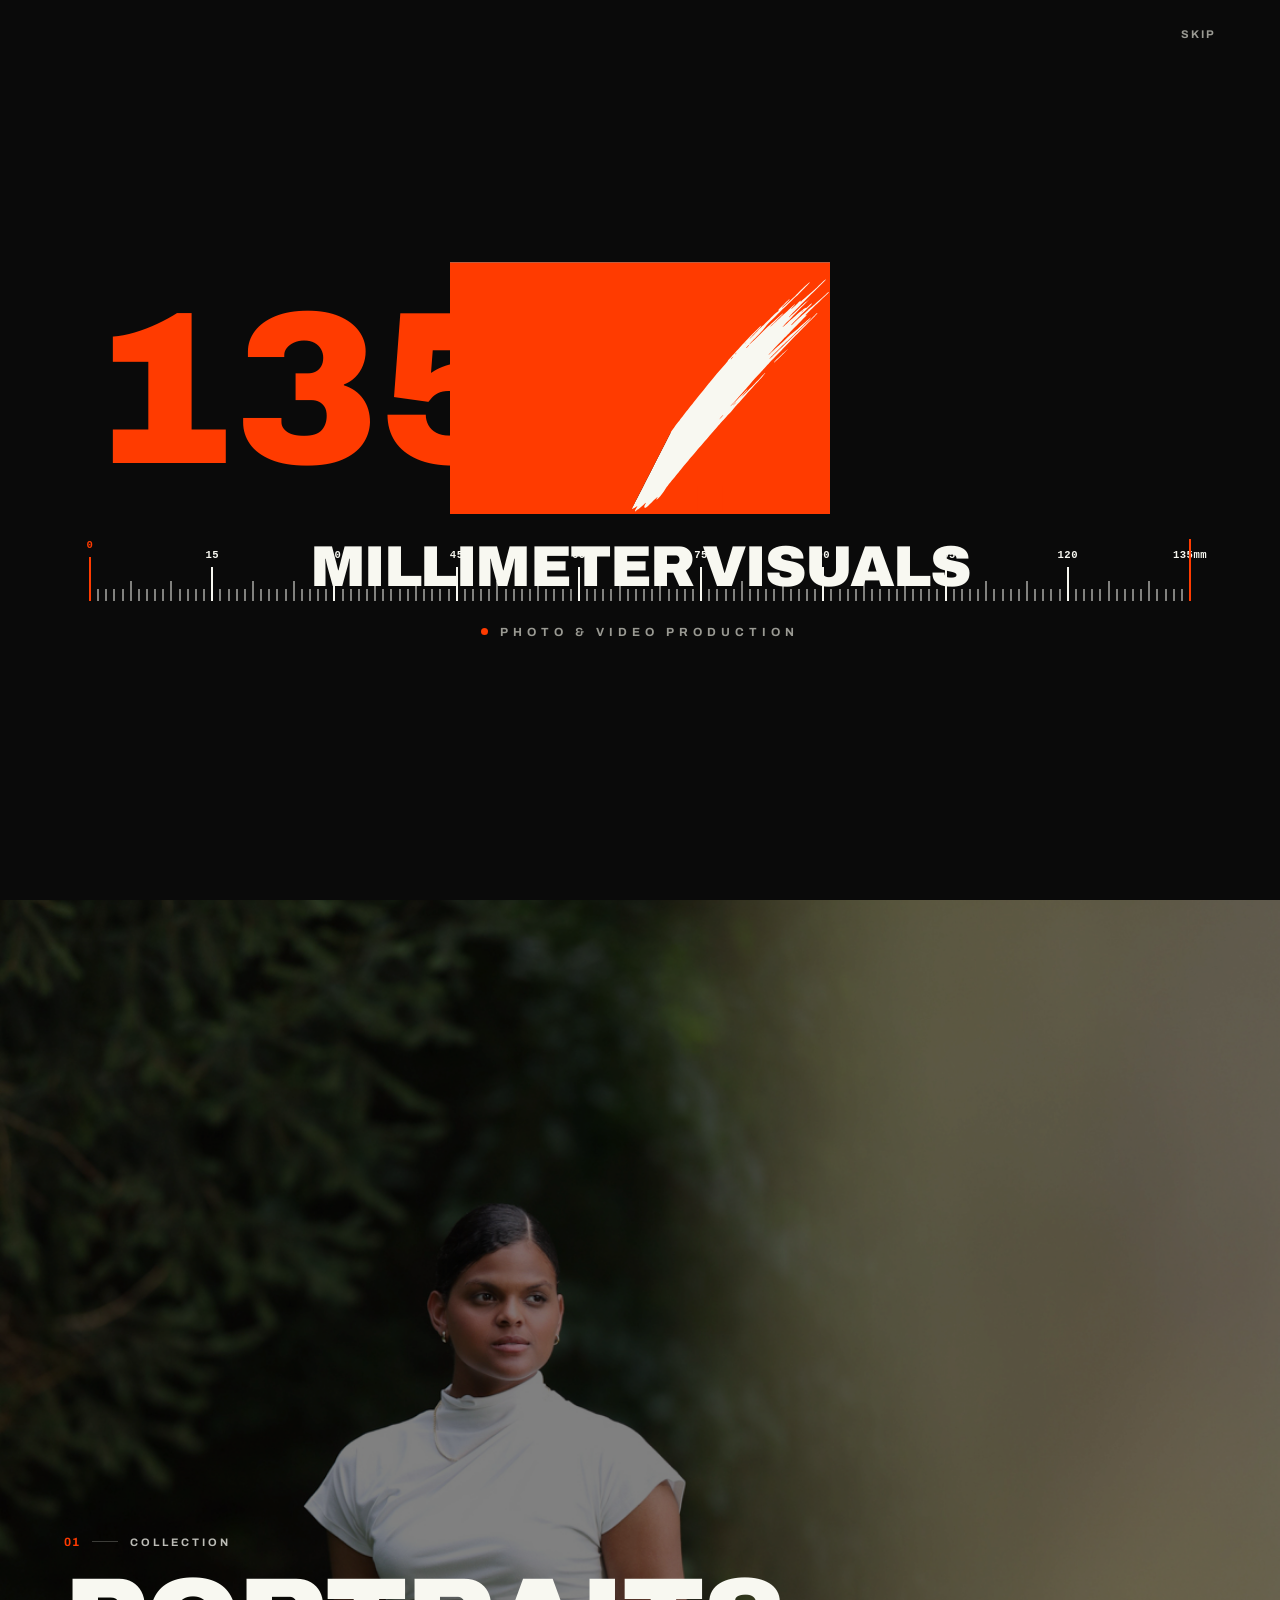
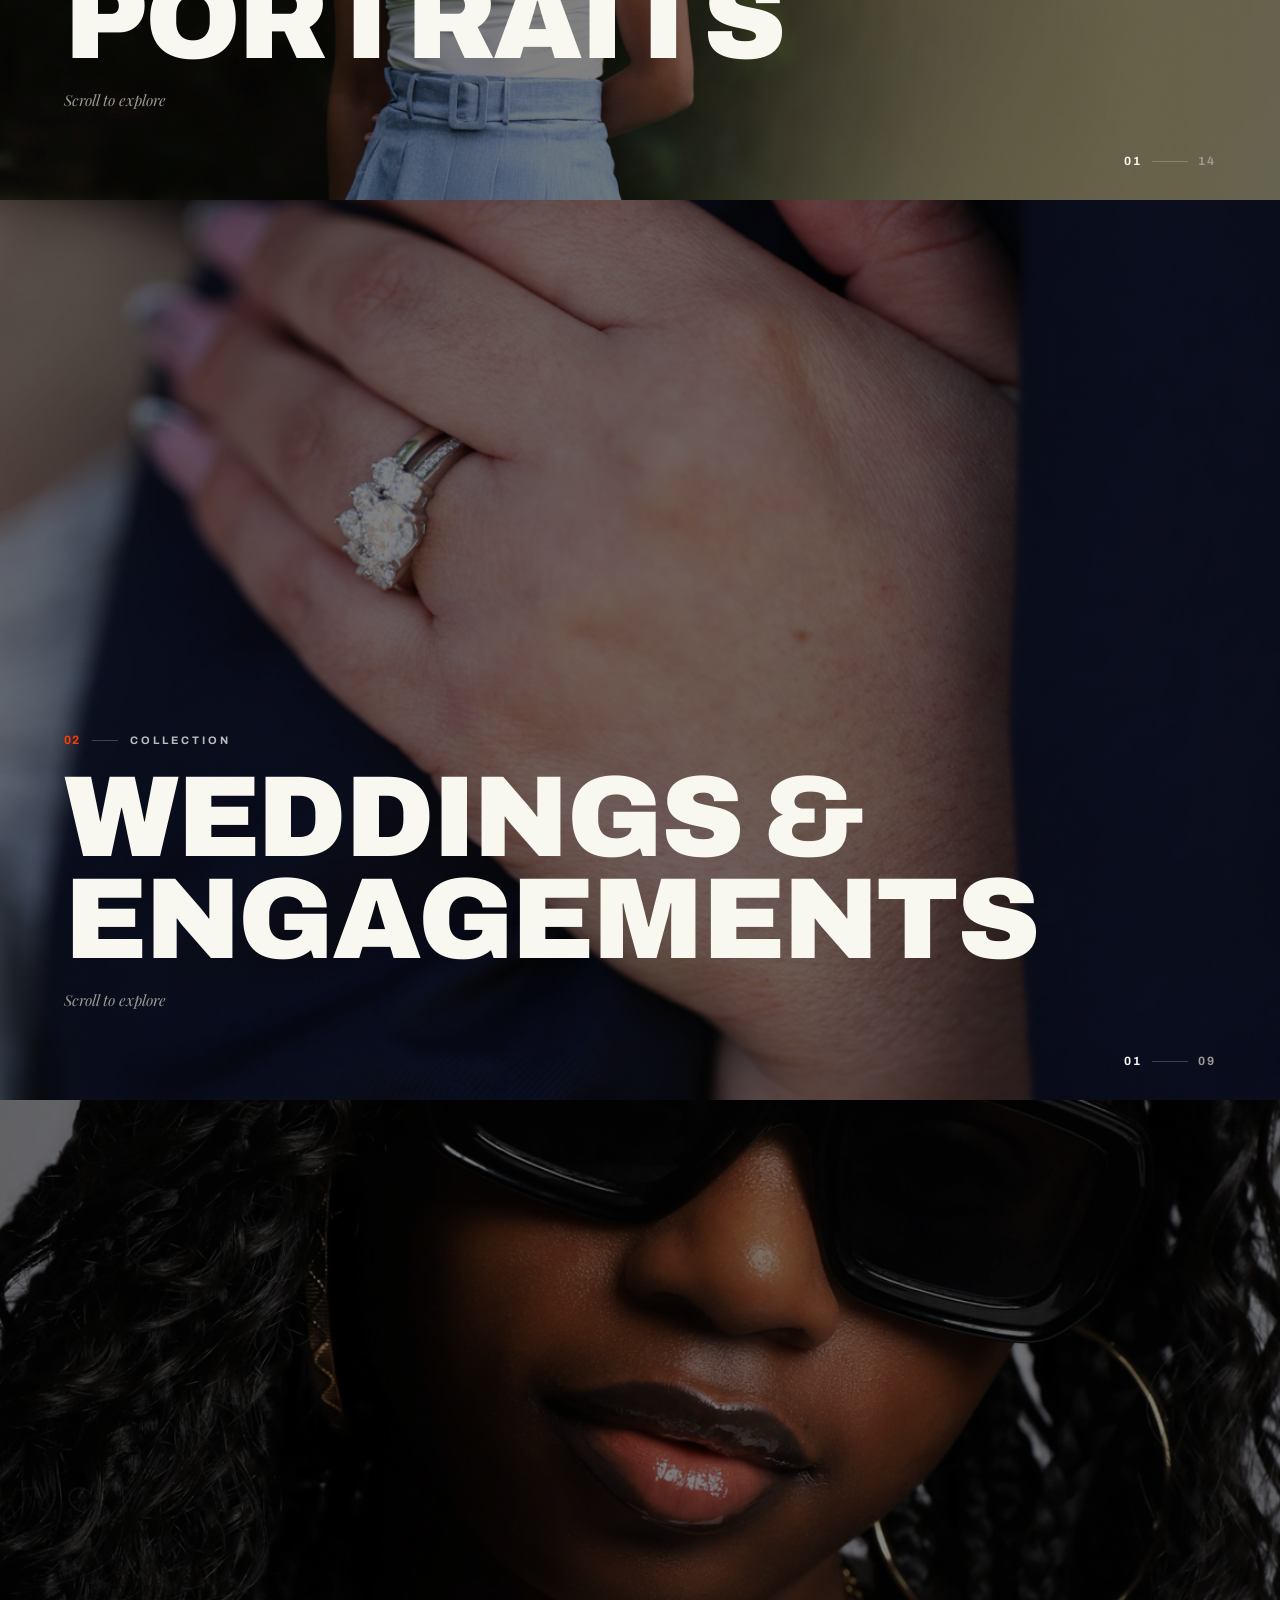
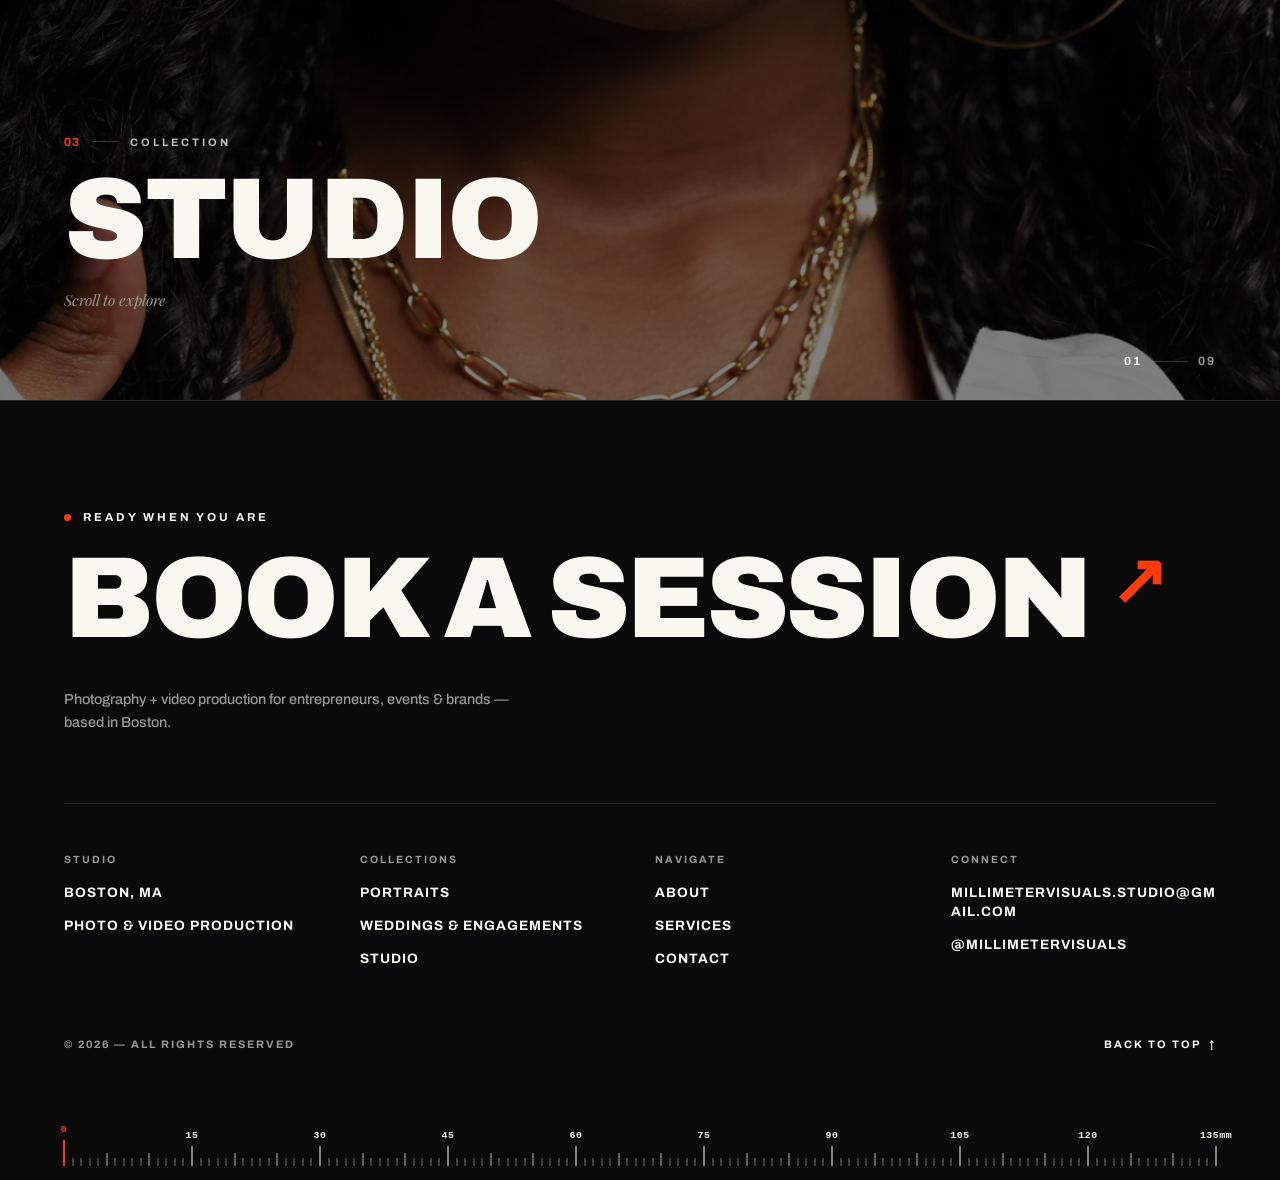
==== commit 7e1f8afd: "Update print statement from 'Hello' to 'Goodbye'" ====
--- a/index.html
+++ b/index.html
@@ -6,12 +6,8 @@
     <meta name="viewport" content="width=device-width, initial-scale=1.0">
     <title>Millimeter Visuals | Boston Photo &amp; Video Production</title>
 
-    <!-- Dirección principal de esta página -->
     <link rel="canonical" href="https://millimetervisuals.com/">
 
-    <!-- BIENVENIDA: solo cuando la persona LLEGA al sitio desde fuera (Google, Instagram, link directo).
-         No aparece al volver al home desde otra página del sitio, ni al recargar, ni con el botón Atrás.
-         Se decide antes de pintar la página para que no haya parpadeo. -->
     <script>
         (function () {
             try {
@@ -28,7 +24,6 @@
         })();
     </script>
 
-    <!-- Datos estructurados para el nombre oficial en Google -->
     <script type="application/ld+json">
 {
   "@context": "https://schema.org",
@@ -70,44 +65,28 @@
 }
 </script>
 
-    <!-- META DESCRIPCIÓN PARA BUSCADORES -->
-    <meta name="description"
-        content="Boston photography and video production by Millimeter Visuals: portraits, weddings, events, brand visuals and corporate headshots.">
-
-    <!-- FAVICON -->
+    <meta name="description" content="Boston photography and video production by Millimeter Visuals: portraits, weddings, events, brand visuals and corporate headshots.">
+
     <link rel="icon" type="image/png" href="/img/favicon-32.png" sizes="32x32">
     <link rel="icon" type="image/png" href="/img/favicon-48.png" sizes="48x48">
     <link rel="icon" type="image/png" href="/img/favicon-192.png" sizes="192x192">
     <link rel="apple-touch-icon" href="/img/apple-touch-icon.png">
 
-    <!-- STYLES CSS -->
     <link rel="stylesheet" href="css/styles.css">
 
-    <!-- JS -->
     <script src="js/protect.js" defer></script>
 
-    <!-- FONT AWESOME -->
     <link rel="stylesheet" href="https://cdnjs.cloudflare.com/ajax/libs/font-awesome/6.5.0/css/all.min.css">
-
-    <!-- GOOGLE FONTS -->
     <link rel="preconnect" href="https://fonts.googleapis.com">
     <link rel="preconnect" href="https://fonts.gstatic.com" crossorigin>
-    <link
-        href="https://fonts.googleapis.com/css2?family=Archivo:ital,wght@0,400;0,500;0,600;0,700;0,900;1,400&family=Playfair+Display:ital,wght@1,400;1,600&display=swap"
-        rel="stylesheet">
+    <link href="https://fonts.googleapis.com/css2?family=Archivo:ital,wght@0,400;0,500;0,600;0,700;0,900;1,400&family=Playfair+Display:ital,wght@1,400;1,600&display=swap" rel="stylesheet">
 </head>
 
 <body>
 
-    <!-- =========================================================
-   BIENVENIDA — regla de 0 a 135 mm y luego el logo
-   Solo aparece la primera vez que se entra al sitio en cada visita
-========================================================= -->
+    <!-- BIENVENIDA INTRO -->
     <div class="intro" id="intro" role="presentation">
-
         <button type="button" class="intro-skip" id="introSkip">Skip</button>
-
-        <!-- Regla que se llena de 0 a 135 mm -->
         <div class="intro-measure">
             <div class="intro-counter" aria-hidden="true">
                 <span class="intro-num" id="introNum">000</span>
@@ -117,17 +96,14 @@
                 <span class="intro-head" id="introHead"></span>
             </div>
         </div>
-
-        <!-- Logo + nombre -->
         <div class="intro-brand">
             <img class="intro-logo" src="img/logo-mv.svg" alt="Millimeter Visuals logo">
             <p class="intro-name"><span class="line"><span>Millimeter Visuals</span></span></p>
             <p class="intro-sub"><span class="dot"></span>Photo &amp; Video Production</p>
         </div>
-
     </div>
 
-    <!-- NAVIGATION (visible desde el inicio) -->
+    <!-- NAVIGATION -->
     <header class="nav" id="siteNav">
         <a href="/" class="logo">MILLIMETER VISUALS<sup>™</sup></a>
         <button class="menu-btn" id="menuBtn">MENU <span class="menu-plus">+</span></button>
@@ -142,26 +118,16 @@
                 <a href="contact.html"><span class="menu-num">03</span>CONTACT</a>
             </nav>
         </div>
-
-        <!-- Fila de contacto -->
         <div class="menu-foot">
             <span class="menu-foot-item">Boston, MA</span>
-            <a href="mailto:millimetervisuals.studio@gmail.com"
-                class="menu-foot-item menu-foot-link">millimetervisuals.studio@gmail.com</a>
-            <a href="https://www.instagram.com/millimetervisuals" target="_blank" rel="noopener"
-                class="menu-foot-item menu-foot-link">@millimetervisuals</a>
-        </div>
-
-        <!-- Regla 0–135 mm -->
+            <a href="mailto:millimetervisuals.studio@gmail.com" class="menu-foot-item menu-foot-link">millimetervisuals.studio@gmail.com</a>
+            <a href="https://www.instagram.com/millimetervisuals" target="_blank" rel="noopener" class="menu-foot-item menu-foot-link">@millimetervisuals</a>
+        </div>
         <div class="mm-scale mm-scale--menu" data-mm-scale aria-hidden="true"></div>
     </div>
 
-    <!-- =========================================================
-   HERO — fotos a pantalla completa + nombre + regla de milímetros
-========================================================= -->
+    <!-- HERO SECTION -->
     <section class="hero" id="heroSection">
-
-        <!-- Fotos que se funden entre sí -->
         <div class="hero-slides" id="heroSlides">
             <div class="hero-slide is-active" data-label="Portraits">
                 <img src="img/IMG_9192.jpg" alt="Portrait photography by Millimeter Visuals">
@@ -176,12 +142,10 @@
 
         <div class="hero-content">
             <p class="hero-kicker"><span class="dot"></span>Boston — Portrait, Event + Visual Media</p>
-
             <h1 class="hero-headline">
                 <span class="line"><span>Photo &amp; Video</span></span>
                 <span class="line"><span>Production</span></span>
             </h1>
-
         </div>
 
         <div class="hero-foot">
@@ -196,15 +160,10 @@
                 <span class="hero-scroll-line"></span>
             </div>
         </div>
-
     </section>
 
-    <!-- =========================================================
-   GALERÍA 01 — PORTRAITS
-========================================================= -->
+    <!-- GALERÍA 01 — PORTRAITS -->
     <section class="hgallery" id="portraitsGallery" data-gallery>
-
-        <!-- PORTADA -->
         <div class="gallery-cover" data-cover>
             <div class="cover-media">
                 <img src="img/IMG_9192.jpg" alt="Portraits">
@@ -219,8 +178,6 @@
                 <span class="cover-scroll-hint">Scroll to explore</span>
             </div>
         </div>
-
-        <!-- SLIDER HORIZONTAL -->
         <div class="gallery-slider" data-slider>
             <span class="slider-label" data-slider-label>Portraits</span>
             <div class="slider-viewport">
@@ -228,7 +185,6 @@
             </div>
             <div class="slider-thumbs" data-thumbs></div>
         </div>
-
         <div class="gallery-count" data-count>
             <span data-current>01</span>
             <span class="count-divider"></span>
@@ -236,11 +192,8 @@
         </div>
     </section>
 
-    <!-- =========================================================
-   GALERÍA 02 — WEDDINGS & ENGAGEMENTS
-========================================================= -->
+    <!-- GALERÍA 02 — WEDDINGS & ENGAGEMENTS -->
     <section class="hgallery" id="weddingGallery" data-gallery>
-
         <div class="gallery-cover" data-cover>
             <div class="cover-media">
                 <img src="img/4G6A8943.jpg" alt="Weddings & Engagements">
@@ -255,7 +208,6 @@
                 <span class="cover-scroll-hint">Scroll to explore</span>
             </div>
         </div>
-
         <div class="gallery-slider" data-slider>
             <span class="slider-label" data-slider-label>Weddings &amp; Engagements</span>
             <div class="slider-viewport">
@@ -263,7 +215,6 @@
             </div>
             <div class="slider-thumbs" data-thumbs></div>
         </div>
-
         <div class="gallery-count" data-count>
             <span data-current>01</span>
             <span class="count-divider"></span>
@@ -271,11 +222,8 @@
         </div>
     </section>
 
-    <!-- =========================================================
-   GALERÍA 03 — STUDIO
-========================================================= -->
+    <!-- GALERÍA 03 — STUDIO -->
     <section class="hgallery" id="studioGallery" data-gallery>
-
         <div class="gallery-cover" data-cover>
             <div class="cover-media">
                 <img src="img/445.jpg" alt="Studio">
@@ -290,7 +238,6 @@
                 <span class="cover-scroll-hint">Scroll to explore</span>
             </div>
         </div>
-
         <div class="gallery-slider" data-slider>
             <span class="slider-label" data-slider-label>Studio</span>
             <div class="slider-viewport">
@@ -298,7 +245,6 @@
             </div>
             <div class="slider-thumbs" data-thumbs></div>
         </div>
-
         <div class="gallery-count" data-count>
             <span data-current>01</span>
             <span class="count-divider"></span>
@@ -306,65 +252,51 @@
         </div>
     </section>
 
-    <!-- FOOTER PRINCIPAL DE MARCA -->
+    <!-- FOOTER PRINCIPAL -->
     <footer class="site-footer" id="siteFooter">
-
-        <!-- LLAMADA A LA ACCIÓN -->
         <div class="footer-cta">
             <p class="footer-eyebrow"><span class="dot"></span>Ready when you are</p>
             <a href="contact.html" class="footer-cta-link">
                 <span>Book a session</span>
                 <span class="footer-arrow" aria-hidden="true">↗</span>
             </a>
-            <p class="footer-note">Photography + video production for entrepreneurs, events &amp; brands — based in
-                Boston.</p>
-        </div>
-
-        <!-- COLUMNAS -->
+            <p class="footer-note">Photography + video production for entrepreneurs, events &amp; brands — based in Boston.</p>
+        </div>
+
         <div class="footer-grid">
-
             <div class="footer-col">
                 <span class="footer-col-title">Studio</span>
                 <span class="footer-text">Boston, MA</span>
                 <span class="footer-text">Photo &amp; Video Production</span>
             </div>
-
             <div class="footer-col">
                 <span class="footer-col-title">Collections</span>
                 <a href="#portraitsGallery" class="footer-link">Portraits</a>
                 <a href="#weddingGallery" class="footer-link">Weddings &amp; Engagements</a>
                 <a href="#studioGallery" class="footer-link">Studio</a>
             </div>
-
             <div class="footer-col">
                 <span class="footer-col-title">Navigate</span>
                 <a href="Aboutme.html" class="footer-link">About</a>
                 <a href="Services.html" class="footer-link">Services</a>
                 <a href="contact.html" class="footer-link">Contact</a>
             </div>
-
             <div class="footer-col">
                 <span class="footer-col-title">Connect</span>
-                <a href="mailto:millimetervisuals.studio@gmail.com"
-                    class="footer-link">millimetervisuals.studio@gmail.com</a>
-                <a href="https://www.instagram.com/millimetervisuals" target="_blank" rel="noopener"
-                    class="footer-link">@millimetervisuals</a>
-            </div>
-
-        </div>
-
-        <!-- FILA LEGAL -->
+                <a href="mailto:millimetervisuals.studio@gmail.com" class="footer-link">millimetervisuals.studio@gmail.com</a>
+                <a href="https://www.instagram.com/millimetervisuals" target="_blank" rel="noopener" class="footer-link">@millimetervisuals</a>
+            </div>
+        </div>
+
         <div class="footer-bottom">
             <span>© 2026 — All rights reserved</span>
             <a href="#" class="footer-top-link">Back to top <span aria-hidden="true">↑</span></a>
         </div>
 
-        <!-- Regla 0–135 mm (la misma del hero) -->
         <div class="mm-scale" data-mm-scale aria-hidden="true"></div>
-
     </footer>
 
-    <!-- LIGHTBOX (FUERA DEL FOOTER) -->
+    <!-- LIGHTBOX -->
     <div class="lightbox" id="lightbox">
         <button class="lightbox-close" id="lightboxClose" aria-label="Close">×</button>
         <img src="" alt="Enlarged photo view" id="lightbox-img">
@@ -373,7 +305,6 @@
     <!-- JAVASCRIPT -->
     <script>
         window.addEventListener("load", () => {
-            // Con bienvenida activa, la animación del hero espera a que termine
             if (!document.documentElement.classList.contains("has-intro")) {
                 document.body.classList.add("loaded");
             }
@@ -383,7 +314,6 @@
             return document.documentElement.classList.contains("has-intro");
         }
 
-        // Transición de enlaces
         document.querySelectorAll("a").forEach(link => {
             link.addEventListener("click", function (e) {
                 const href = this.getAttribute("href");
@@ -395,7 +325,6 @@
             });
         });
 
-        // REGLA 0–135 mm (menú + footer)
         document.querySelectorAll("[data-mm-scale]").forEach((el) => {
             const MAX = 135;
             const track = document.createElement("div");
@@ -418,7 +347,6 @@
             el.appendChild(track);
         });
 
-        // NAV: visible desde el inicio; se oscurece suavemente al hacer scroll
         const siteNav = document.getElementById("siteNav");
 
         const updateNavState = () => {
@@ -429,14 +357,12 @@
         window.addEventListener("scroll", updateNavState, { passive: true });
         updateNavState();
 
-        // Menu Pantalla Completa
         const menuBtn = document.getElementById("menuBtn");
         const fullscreenMenu = document.getElementById("fullscreenMenu");
         function isMenuOpen() {
             return !!fullscreenMenu && fullscreenMenu.classList.contains("active");
         }
 
-        // Abre/cierra el menú y bloquea el scroll de la página mientras está abierto
         function setMenu(open) {
             if (!menuBtn || !fullscreenMenu) return;
             fullscreenMenu.classList.toggle("active", open);
@@ -449,24 +375,20 @@
             menuBtn.addEventListener("click", () => setMenu(!isMenuOpen()));
         }
 
-        // =====================================================
-        // BIENVENIDA — la regla cuenta de 0 a 135 mm y aparece el logo
-        // =====================================================
         (function initIntro() {
             const intro = document.getElementById("intro");
             const root = document.documentElement;
             if (!intro) return;
 
-            // La persona no llegó desde fuera (viene de otra página del sitio, recargó o usó Atrás): no se muestra
             if (!root.classList.contains("has-intro")) {
                 intro.remove();
                 return;
             }
 
             const MAX = 135;
-            const COUNT_MS = 1500;   // tiempo que tarda la regla en llegar a 135
-            const GAP_MS = 350;      // pausa antes de mostrar el logo
-            const HOLD_MS = 1700;    // tiempo que se queda el logo en pantalla
+            const COUNT_MS = 1500;
+            const GAP_MS = 350;
+            const HOLD_MS = 1700;
             const reduceMotion = window.matchMedia("(prefers-reduced-motion: reduce)").matches;
 
             const ruler = document.getElementById("introRuler");
@@ -474,7 +396,6 @@
             const numEl = document.getElementById("introNum");
             const skipBtn = document.getElementById("introSkip");
 
-            // Marcas de la regla
             const ticks = [];
             for (let i = 0; i <= MAX; i++) {
                 const tick = document.createElement("span");
@@ -516,7 +437,6 @@
                 document.body.style.overflow = "";
             }
 
-            // La pantalla sube y deja ver el hero, que anima al mismo tiempo
             function leave() {
                 if (finished) return;
                 finished = true;
@@ -563,9 +483,6 @@
             });
         })();
 
-        // =====================================================
-        // HERO — fotos que se funden cada pocos segundos
-        // =====================================================
         (function initHeroSlides() {
             const slides = document.querySelectorAll("#heroSlides .hero-slide");
             const currentEl = document.getElementById("heroCurrent");
@@ -589,10 +506,6 @@
 
             setInterval(() => show((active + 1) % slides.length), 5500);
         })();
-
-        // =====================================================
-        // GALLERY SYSTEM — PORTADA + SLIDER HORIZONTAL
-        // =====================================================
 
         const galleryData = [
             {
@@ -601,18 +514,14 @@
                     { src: "img/IMG_9191.jpg", alt: "Portrait photography" },
                     { src: "img/IMG_9190.jpg", alt: "Portrait photography" },
                     { src: "img/IMG_9192.jpg", alt: "Portrait photography" },
-
                     { src: "img/4G6A0077.jpg", alt: "Portrait photography" },
                     { src: "img/4G6A0088.jpg", alt: "Portrait photography" },
                     { src: "img/4G6A0123.jpg", alt: "Portrait photography" },
-
                     { src: "img/IMG_0331.jpg", alt: "Portrait photography" },
                     { src: "img/IMG_0340.jpg", alt: "Portrait photography" },
                     { src: "img/IMG_0315.jpg", alt: "Portrait photography" },
-
                     { src: "img/IMG_1057.jpg", alt: "Portrait photography" },
                     { src: "img/IMG_1016.jpg", alt: "Portrait photography" },
-
                     { src: "img/IMG_1663.jpg", alt: "Portrait photography" },
                     { src: "img/IMG_1671.jpg", alt: "Portrait photography" },
                     { src: "img/4G6A004.jpg", alt: "Portrait photography" }
@@ -627,7 +536,6 @@
                     { src: "img/4G6A8942.jpg", alt: "Wedding and engagement photography" },
                     { src: "img/IMG_3655.jpg", alt: "Wedding and engagement photography" },
                     { src: "img/IMG_3681.jpg", alt: "Wedding and engagement photography" },
-
                     { src: "img/IMG_1216.jpg", alt: "Wedding and engagement photography" },
                     { src: "img/IMG_1255.jpg", alt: "Wedding and engagement photography" },
                     { src: "img/IMG_1207.jpg", alt: "Wedding and engagement photography" },
@@ -641,9 +549,7 @@
                     { src: "img/IMG_4464.jpg", alt: "Studio photography" },
                     { src: "img/IMG_4454.jpg", alt: "Studio photography" },
                     { src: "img/IMG_4466.jpg", alt: "Studio photography" },
-
                     { src: "img/IMG_3535.jpg", alt: "Studio photography" },
-
                     { src: "img/IMG_8333.jpg", alt: "Studio photography" },
                     { src: "img/IMG_8343.jpg", alt: "Studio photography" },
                     { src: "img/IMG_8356.jpg", alt: "Studio photography" },
@@ -673,7 +579,6 @@
                 index: 0
             };
 
-            // Fondo difuminado: dos capas que se funden cuando cambia la foto
             const backdrop = document.createElement("div");
             backdrop.className = "slider-bg";
             backdrop.setAttribute("aria-hidden", "true");
@@ -695,7 +600,6 @@
                 const card = document.createElement("div");
                 card.className = "slider-card";
                 card.innerHTML = `<img src="${item.src}" alt="${item.alt}" decoding="async">`;
-                // Foto central -> abre el lightbox. Foto lateral -> pasa al centro.
                 card.addEventListener("click", () => {
                     if (controller.phase === "slider" && controller.index !== index) {
                         goTo(controller, index);
@@ -703,7 +607,6 @@
                         openLightbox(item.src);
                     }
                 });
-                // Al cargar cada foto cambia su ancho: se vuelve a centrar
                 card.querySelector("img").addEventListener("load", () => {
                     if (controller.phase === "slider") updateTrackPosition(controller);
                 });
@@ -723,7 +626,6 @@
             return controller;
         }
 
-        // Centra la foto activa en el medio de la pantalla
         function getOffsetForIndex(controller) {
             const card = controller.trackEl.children[controller.index];
             const viewport = controller.trackEl.parentElement;
@@ -751,7 +653,6 @@
             });
         }
 
-        // El fondo difuminado sigue a la foto que se está viendo
         function updateBackdrop(controller) {
             const layers = controller.bgLayers;
             if (!layers) return;
@@ -763,7 +664,7 @@
             const outgoing = layers[controller.bgActive];
 
             const show = () => {
-                if (controller.bgSrc !== src) return;   // ya cambió a otra foto
+                if (controller.bgSrc !== src) return;
                 incoming.onload = null;
                 incoming.classList.add("is-on");
                 outgoing.classList.remove("is-on");
@@ -829,7 +730,7 @@
         const galleryControllers = galleryData.map(buildController).filter(Boolean);
 
         function getCenteredController() {
-            if (isMenuOpen() || isIntroActive()) return undefined; // menú o bienvenida: las galerías no reaccionan
+            if (isMenuOpen() || isIntroActive()) return undefined;
             return galleryControllers.find((controller) => {
                 const rect = controller.section.getBoundingClientRect();
                 return rect.top >= -50 && rect.bottom <= window.innerHeight + 50;
@@ -842,7 +743,6 @@
             setTimeout(() => { isCoolingDown = false; }, ms);
         }
 
-        // Traduce una "intención" de scroll en portada -> slider -> siguiente foto -> siguiente sección
         function handleIntent(controller, deltaY, event) {
             const goingDown = deltaY > 0;
 
@@ -858,7 +758,6 @@
                 return;
             }
 
-            // phase === "slider"
             if (goingDown) {
                 if (controller.index < controller.items.length - 1) {
                     event.preventDefault();
@@ -887,14 +786,12 @@
             }
         }
 
-        // RUEDA (desktop / trackpad)
         window.addEventListener("wheel", (e) => {
             const controller = getCenteredController();
             if (!controller) return;
             handleIntent(controller, e.deltaY, e);
         }, { passive: false });
 
-        // TOUCH (móvil)
         let touchStartY = null;
         window.addEventListener("touchstart", (e) => {
             touchStartY = e.touches[0].clientY;
@@ -915,7 +812,6 @@
             touchStartY = null;
         });
 
-        // TECLADO
         window.addEventListener("keydown", (e) => {
             const controller = getCenteredController();
             if (!controller) return;
@@ -926,14 +822,12 @@
             }
         });
 
-        // Recalcula la posición del slider activo si cambia el tamaño de ventana
         window.addEventListener("resize", () => {
             galleryControllers.forEach((controller) => {
                 if (controller.phase === "slider") updateTrackPosition(controller);
             });
         });
 
-        // Lightbox
         const lightbox = document.getElementById("lightbox");
         const lbImg = document.getElementById("lightbox-img");
         const lbClose = document.getElementById("lightboxClose");
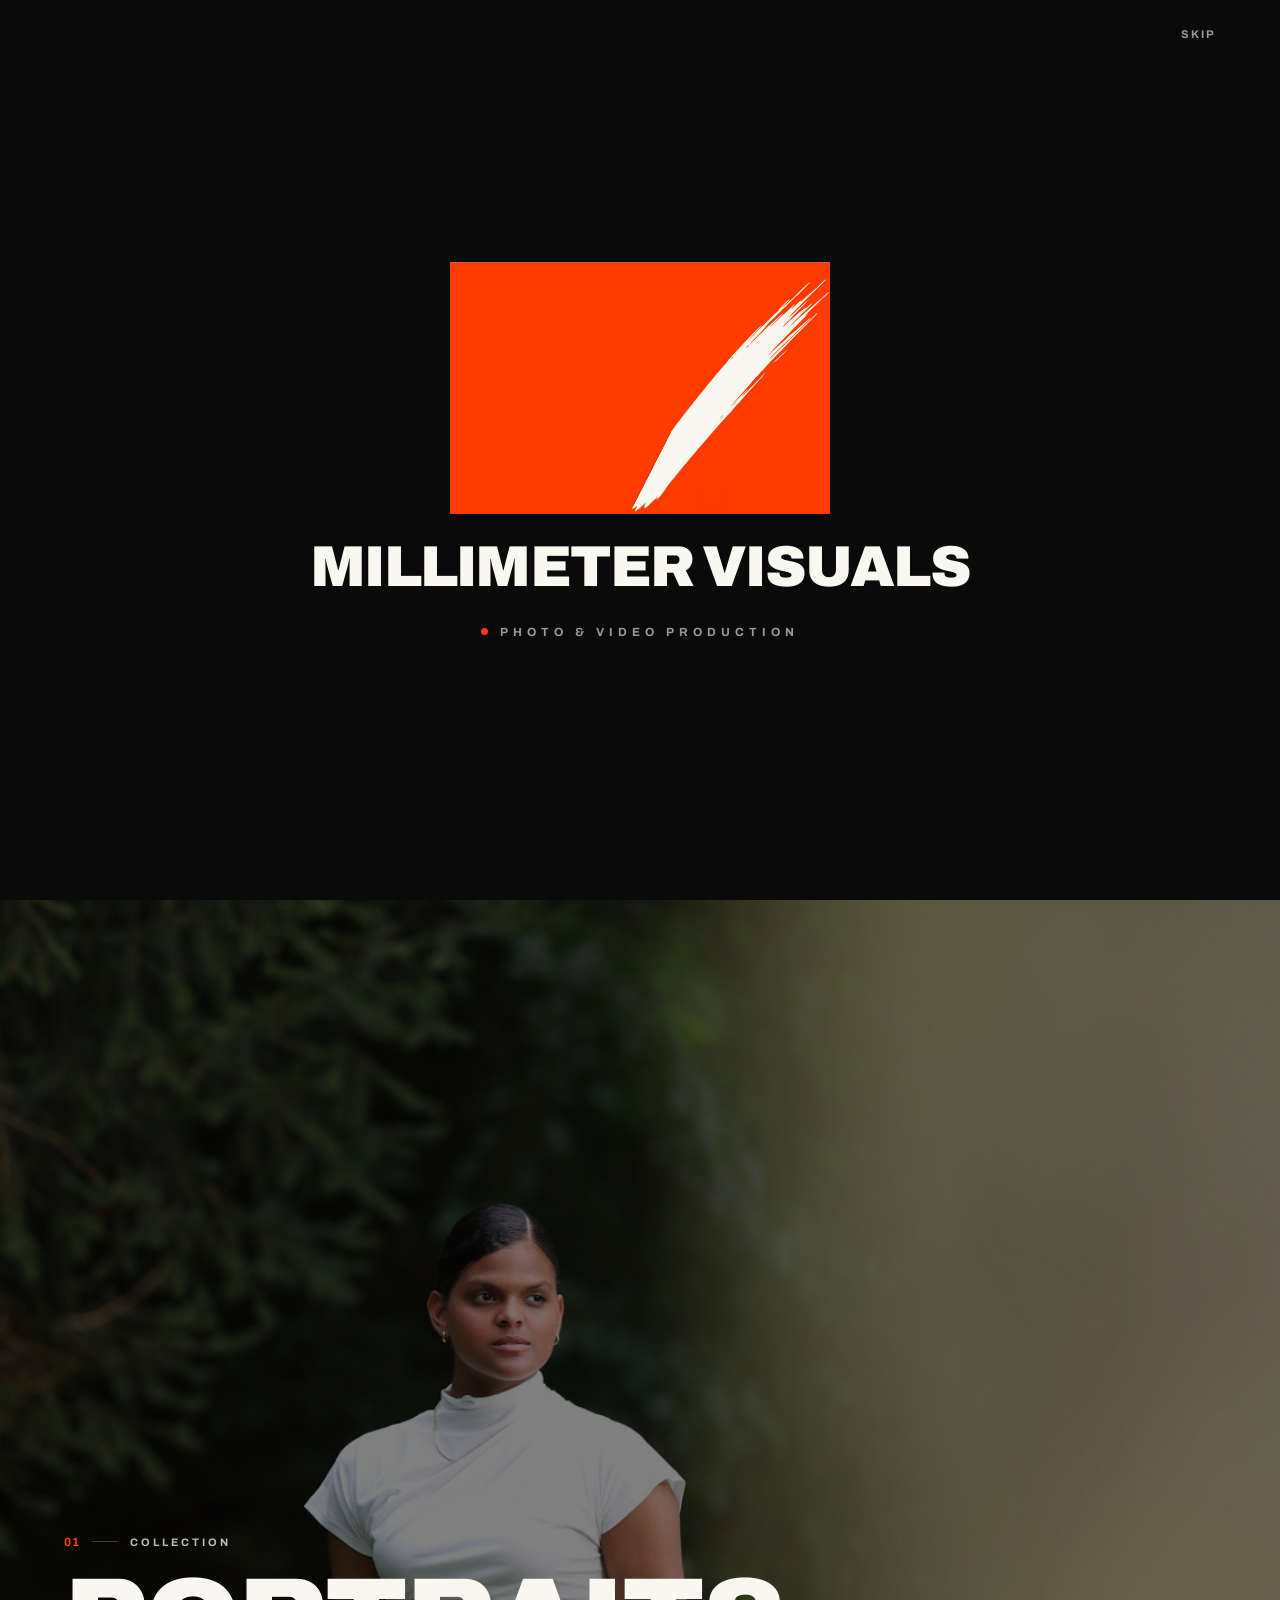
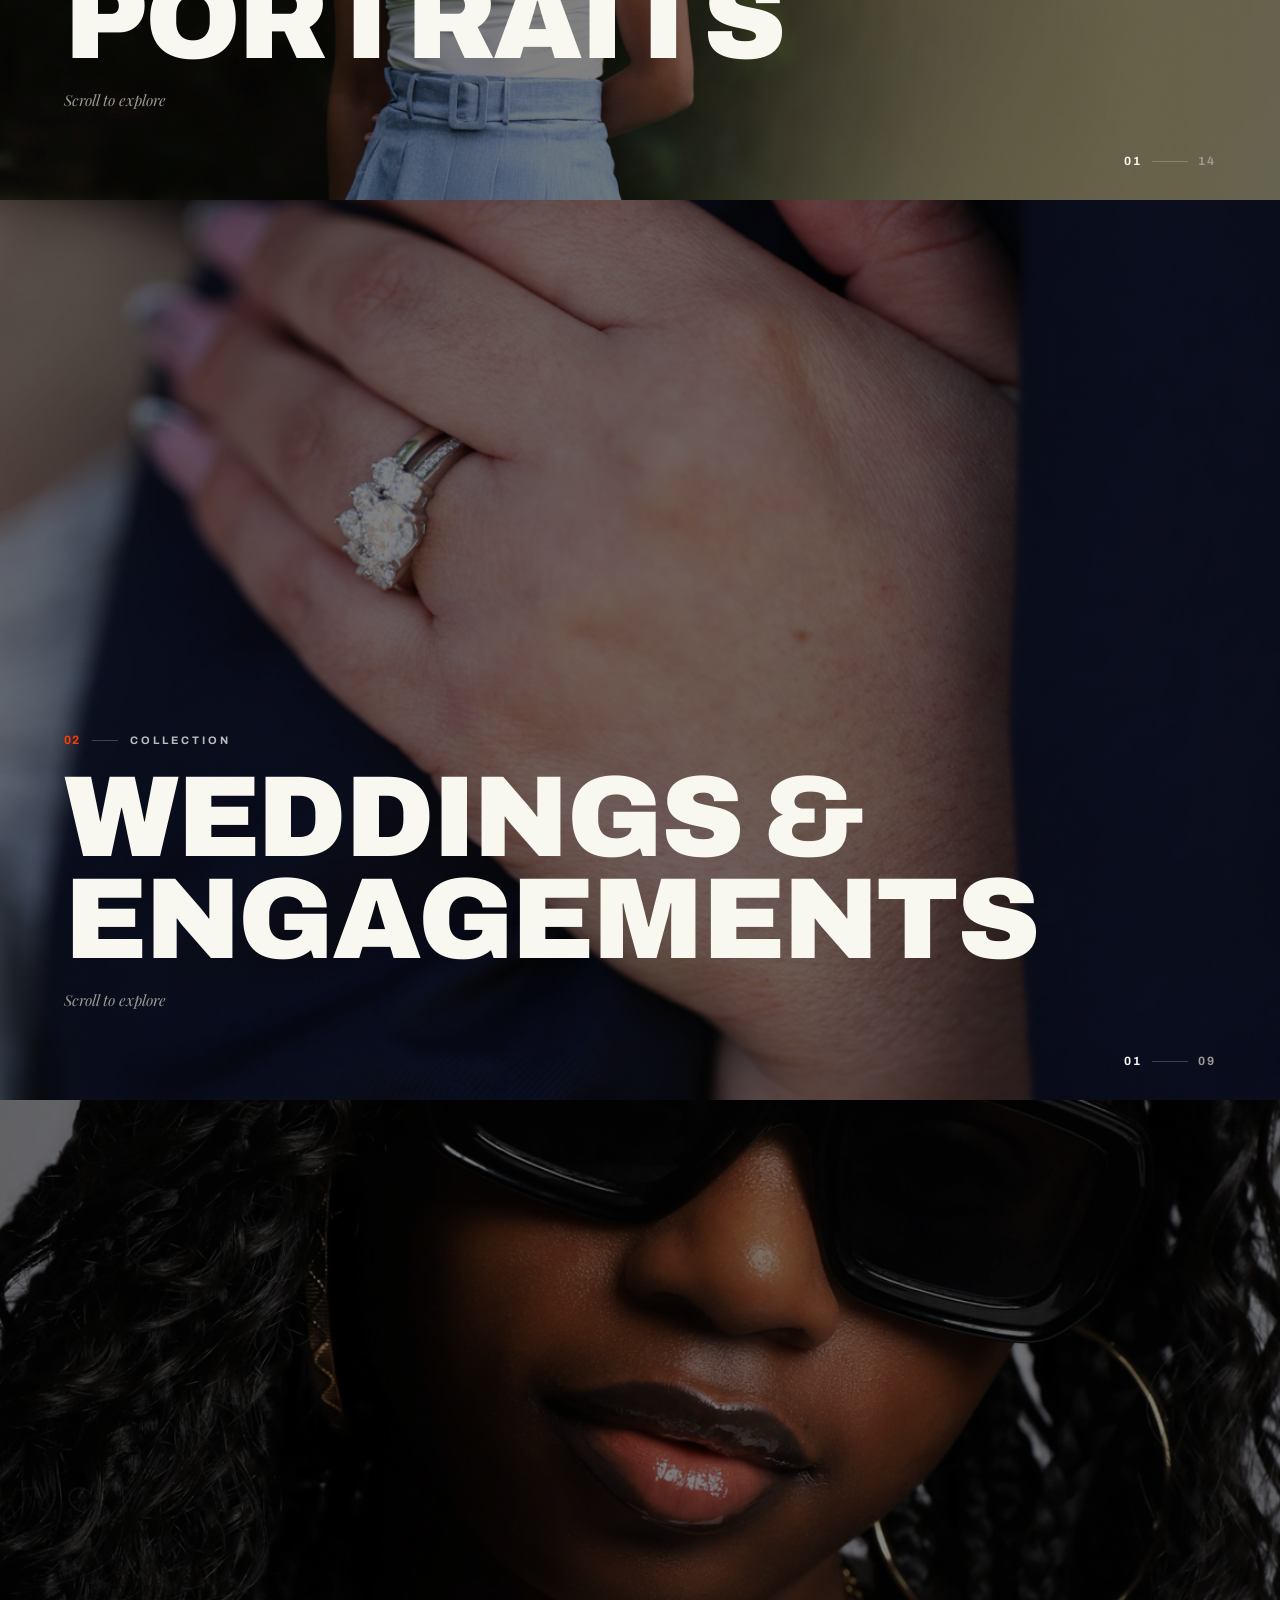
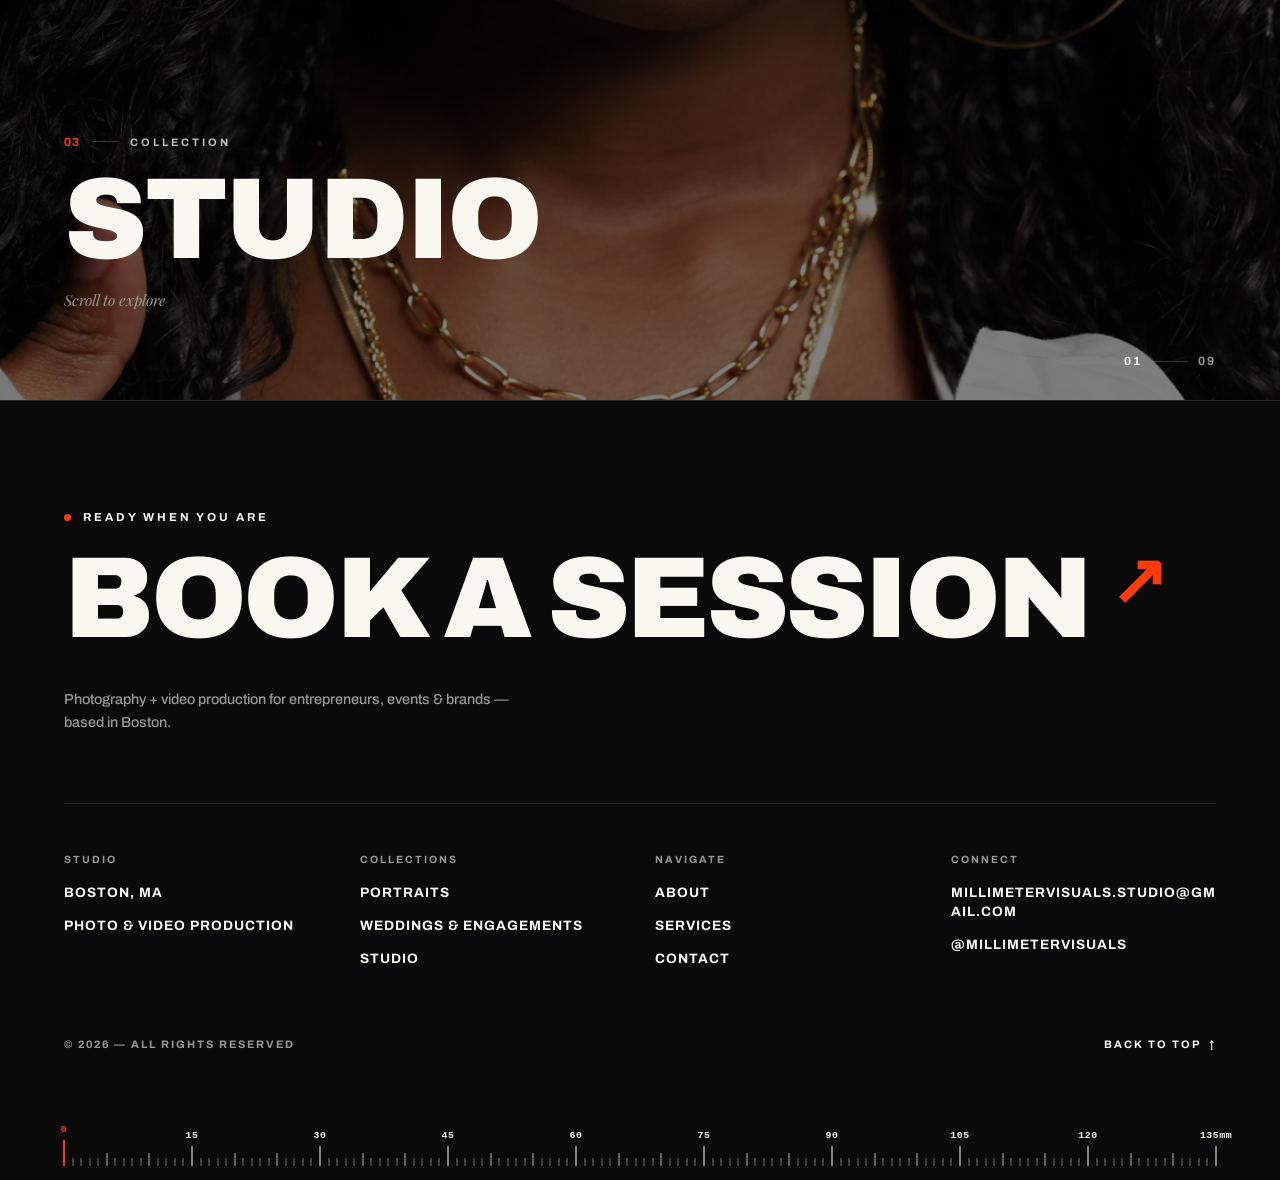
==== commit 40d106ef: "Update print statement from 'Hello' to 'Goodbye'" ====
--- a/index.html
+++ b/index.html
@@ -4,7 +4,7 @@
 <head>
     <meta charset="UTF-8">
     <meta name="viewport" content="width=device-width, initial-scale=1.0">
-    <title>Millimeter Visuals | Boston Photo &amp; Video Production</title>
+    <title>Millimeter Visuals</title>
 
     <link rel="canonical" href="https://millimetervisuals.com/">
 
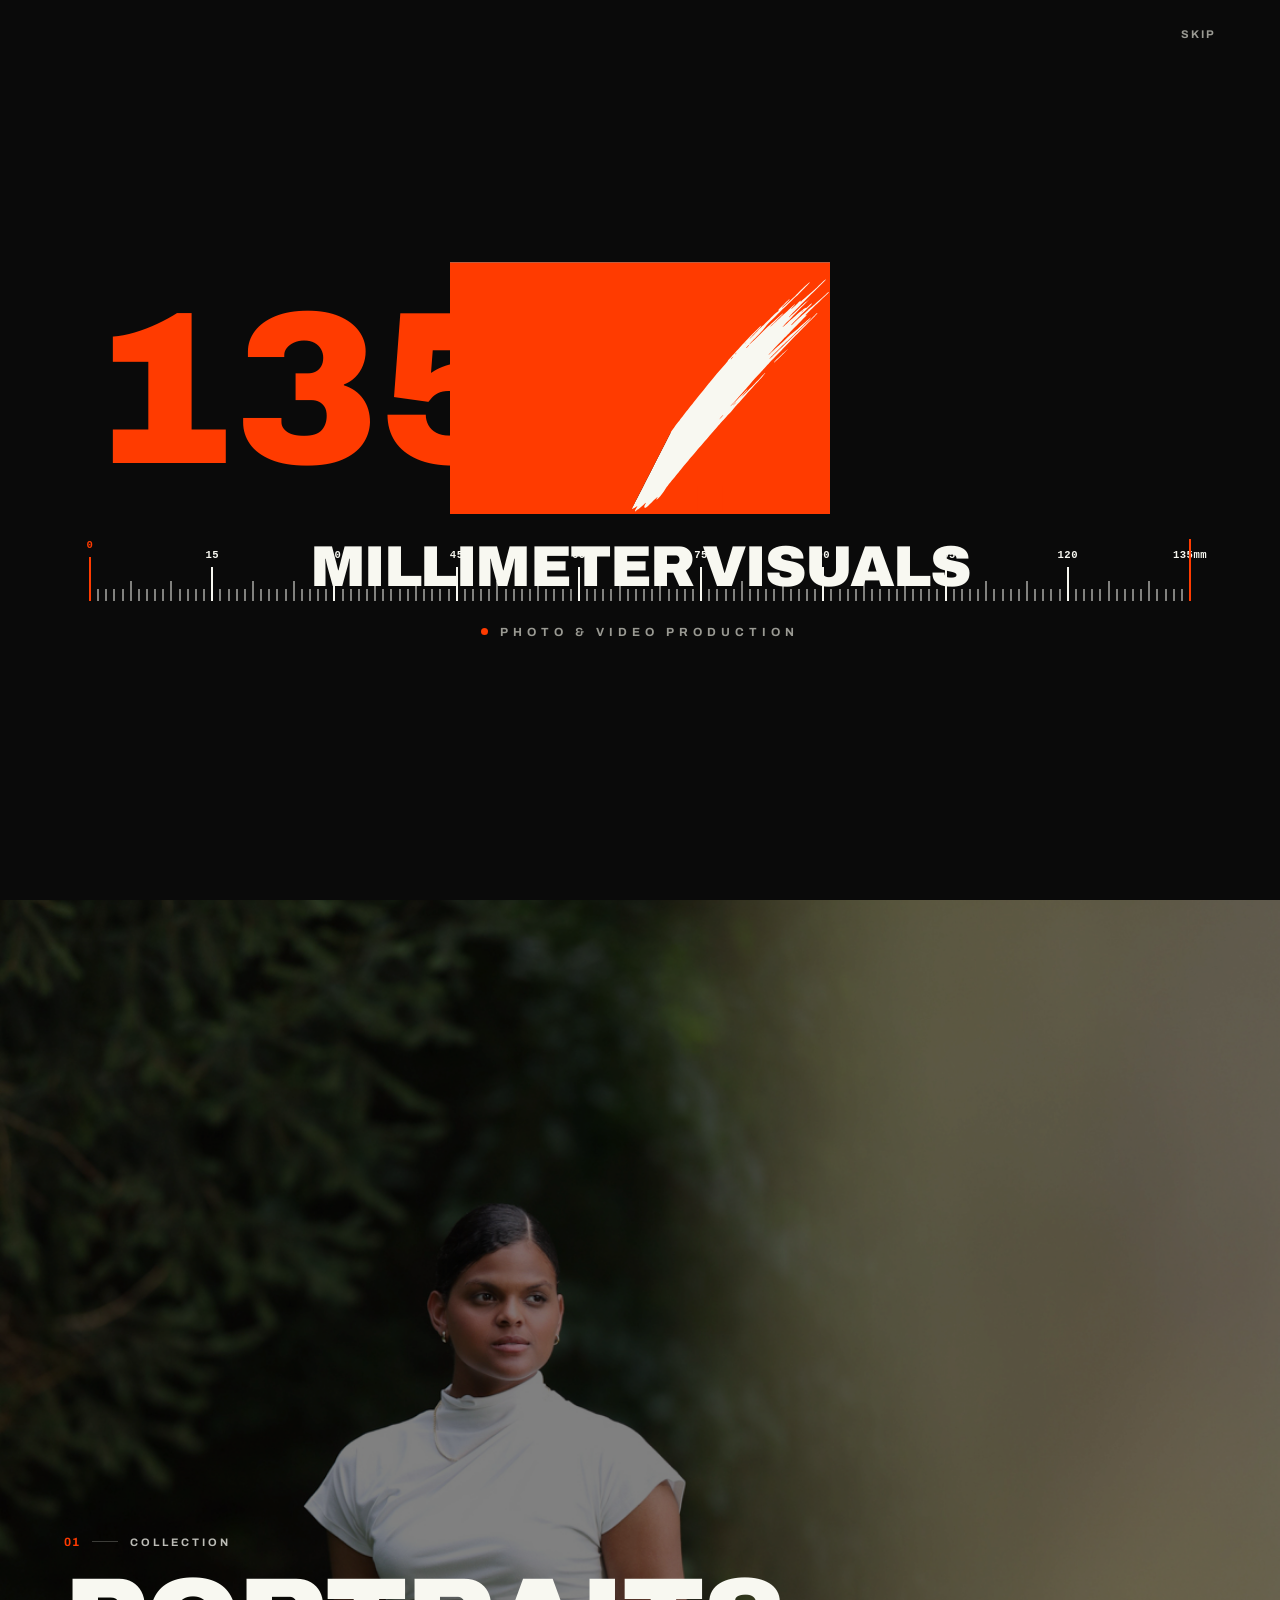
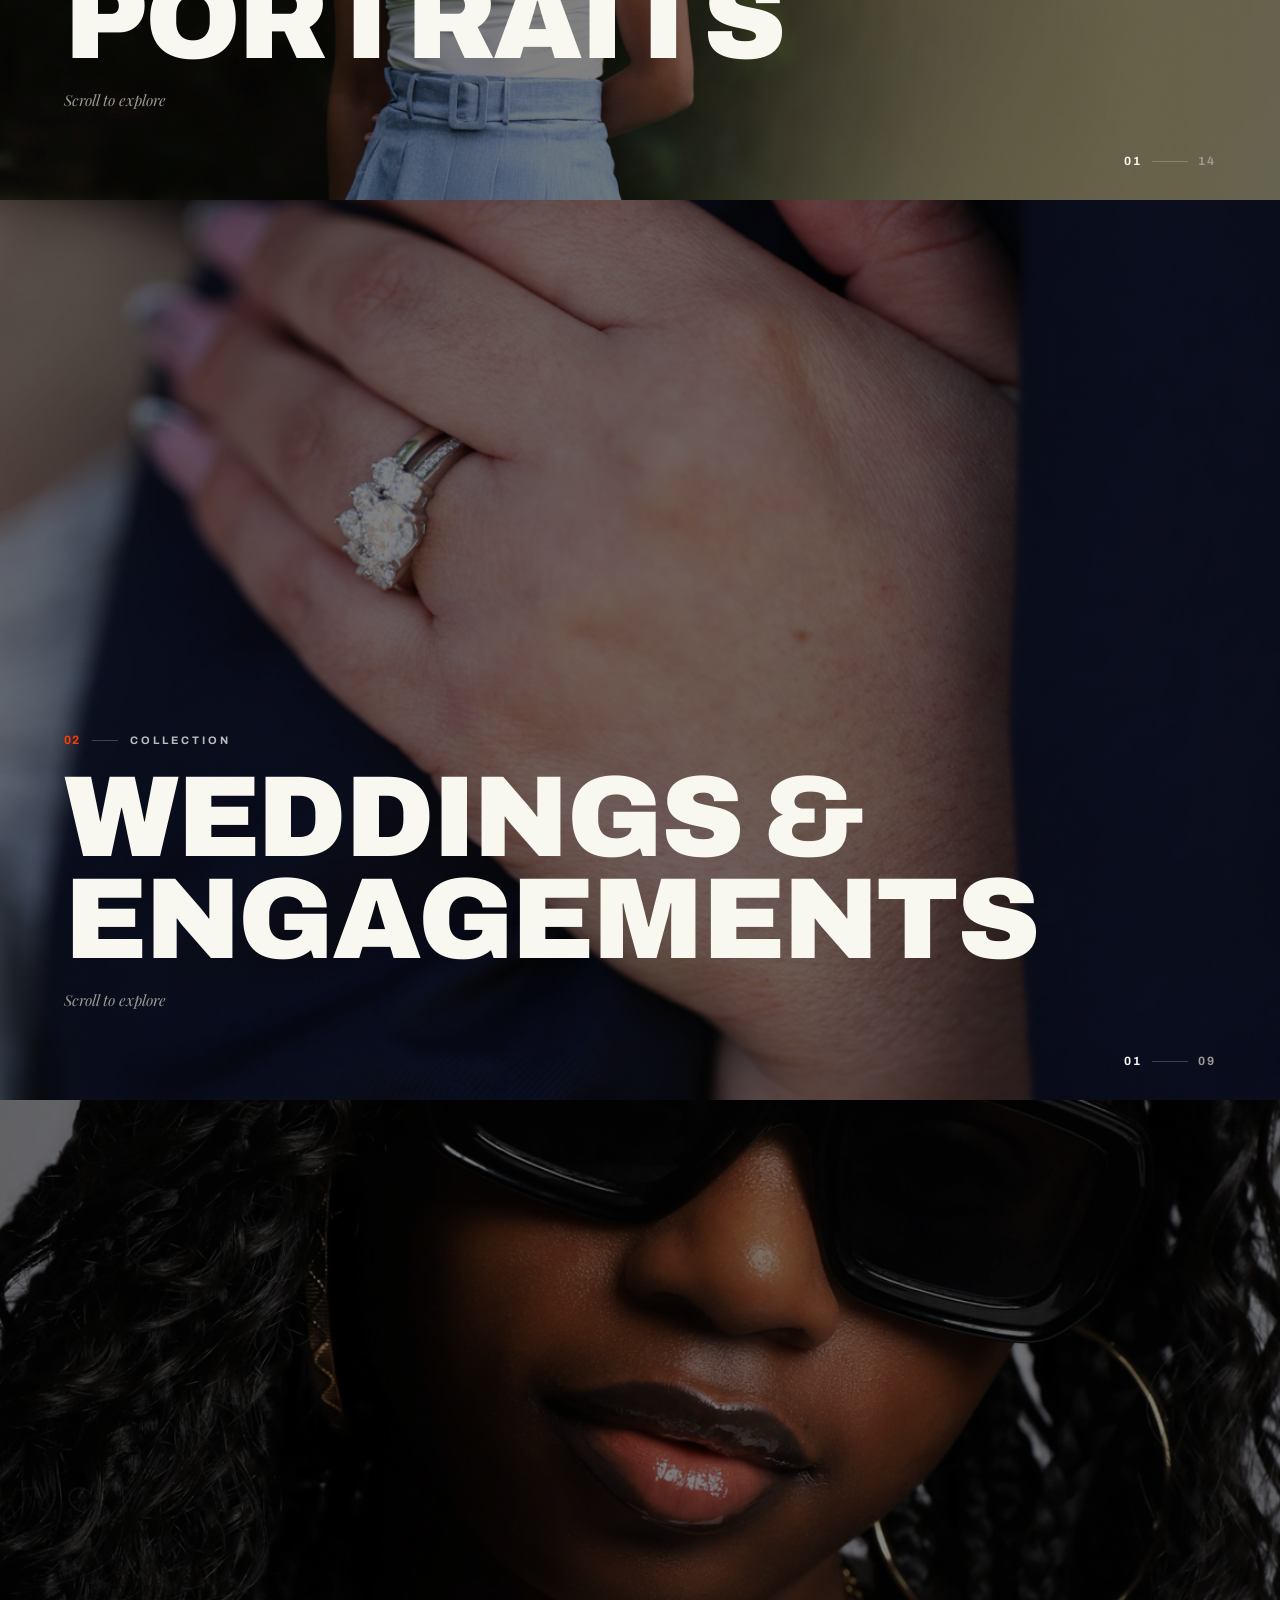
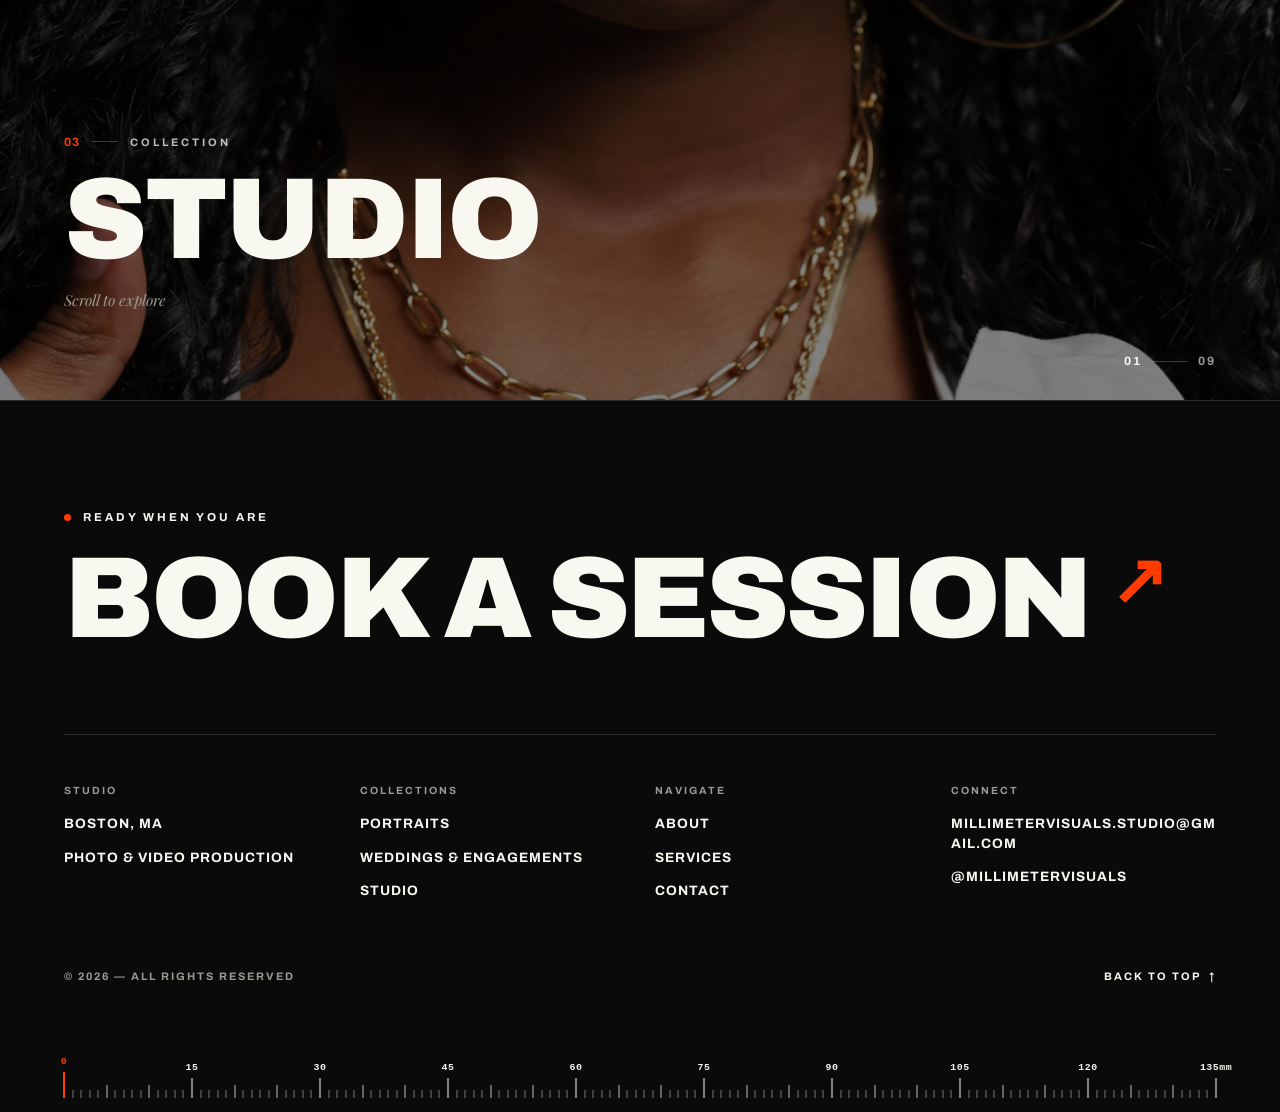
==== commit 103af3b6: "Update index.html" ====
--- a/index.html
+++ b/index.html
@@ -4,8 +4,9 @@
 <head>
     <meta charset="UTF-8">
     <meta name="viewport" content="width=device-width, initial-scale=1.0">
-    <title>Millimeter Visuals</title>
-
+    <title>Millimeter Visuals | Photo & Video Production</title>
+    <meta name="description" content="Portraits, weddings, events and brand visuals."> 
+    
     <link rel="canonical" href="https://millimetervisuals.com/">
 
     <script>
@@ -65,8 +66,6 @@
 }
 </script>
 
-    <meta name="description" content="Boston photography and video production by Millimeter Visuals: portraits, weddings, events, brand visuals and corporate headshots.">
-
     <link rel="icon" type="image/png" href="/img/favicon-32.png" sizes="32x32">
     <link rel="icon" type="image/png" href="/img/favicon-48.png" sizes="48x48">
     <link rel="icon" type="image/png" href="/img/favicon-192.png" sizes="192x192">
@@ -260,7 +259,6 @@
                 <span>Book a session</span>
                 <span class="footer-arrow" aria-hidden="true">↗</span>
             </a>
-            <p class="footer-note">Photography + video production for entrepreneurs, events &amp; brands — based in Boston.</p>
         </div>
 
         <div class="footer-grid">
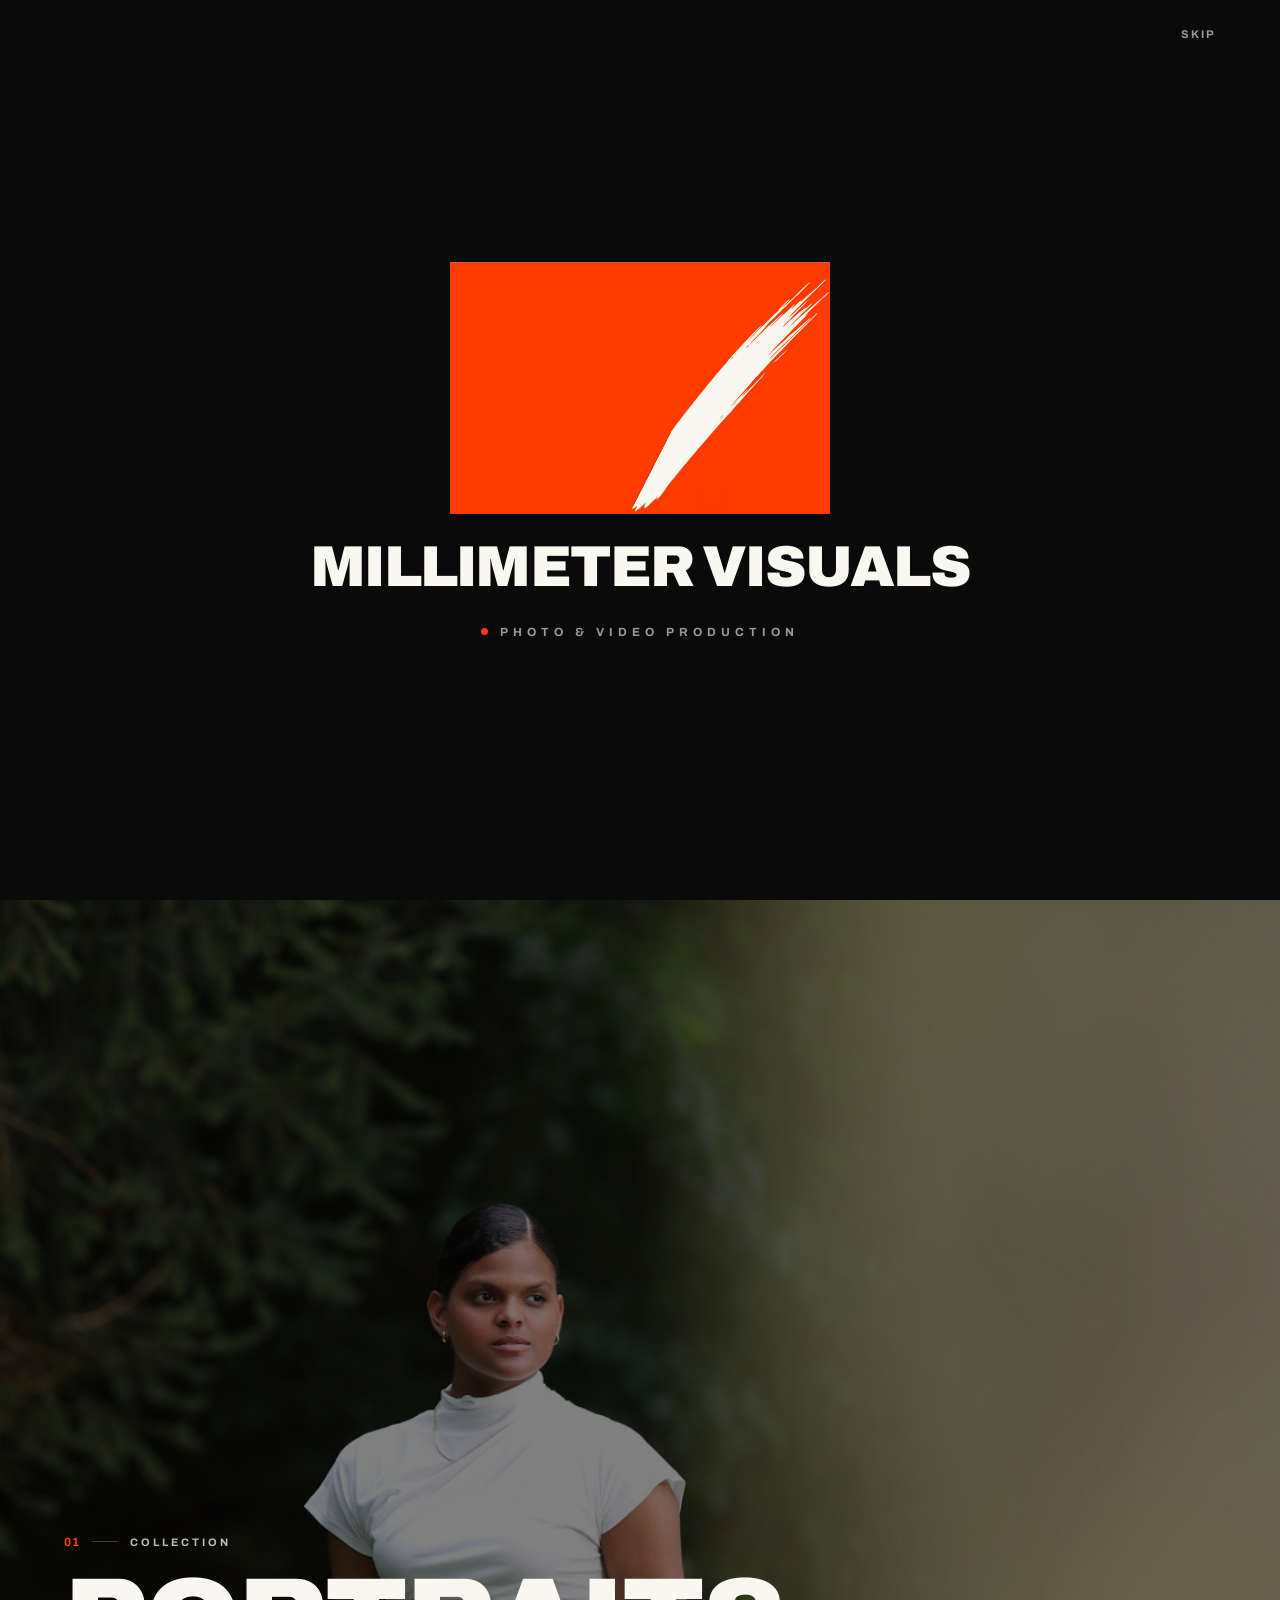
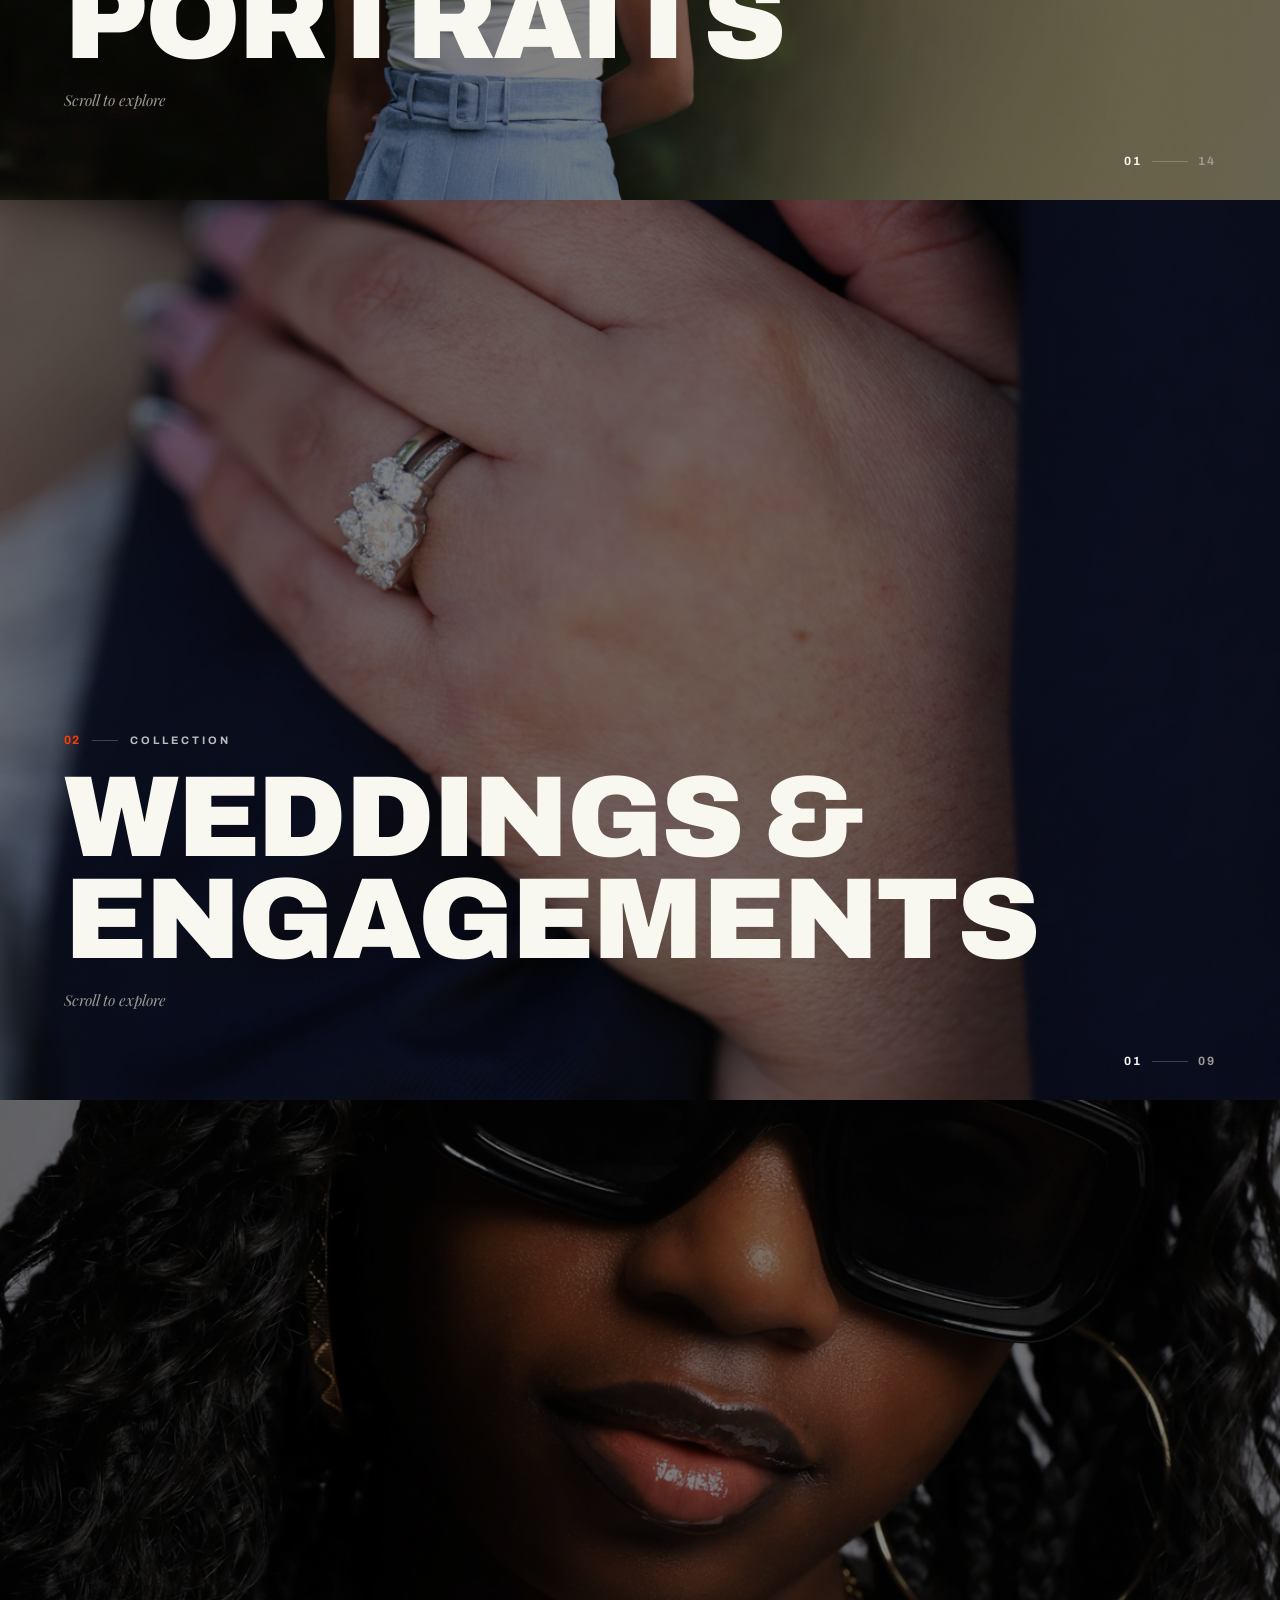
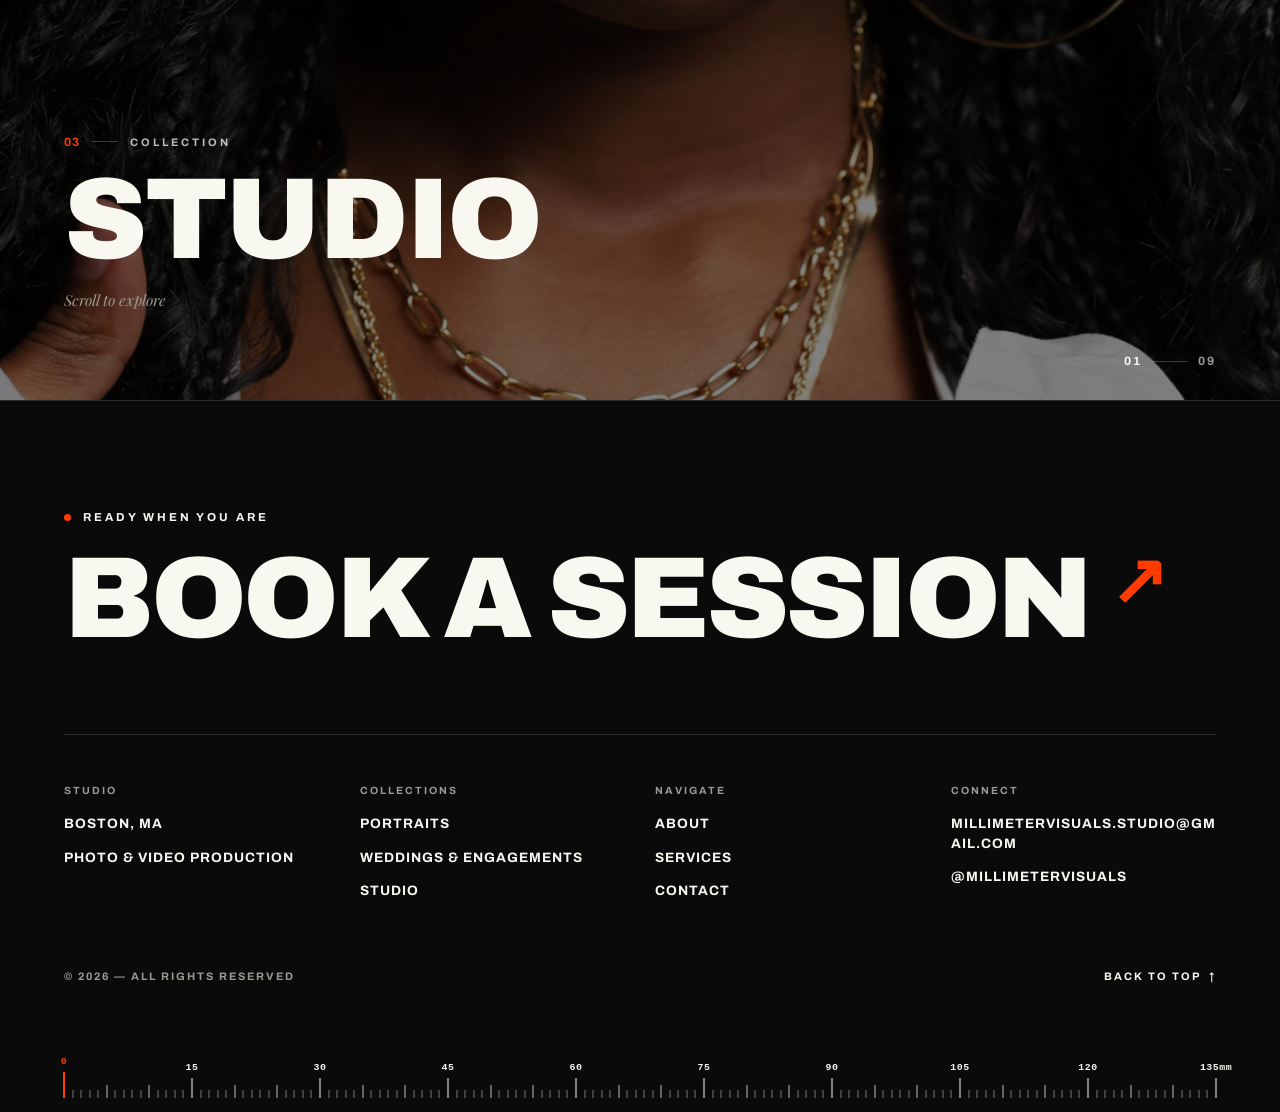
==== commit ffbf6057: "Update index.html" ====
--- a/index.html
+++ b/index.html
@@ -49,7 +49,7 @@
       "url": "https://millimetervisuals.com/",
       "logo": "https://millimetervisuals.com/img/logo-512.png",
       "image": "https://millimetervisuals.com/img/logo-512.png",
-      "description": "Boston photography and video production: portraits, weddings, events, brand visuals and corporate headshots.",
+      "description": "Photography and video production: portraits, weddings, events, brand visuals and corporate headshots.",
       "email": "millimetervisuals.studio@gmail.com",
       "areaServed": "Boston, MA",
       "sameAs": [
